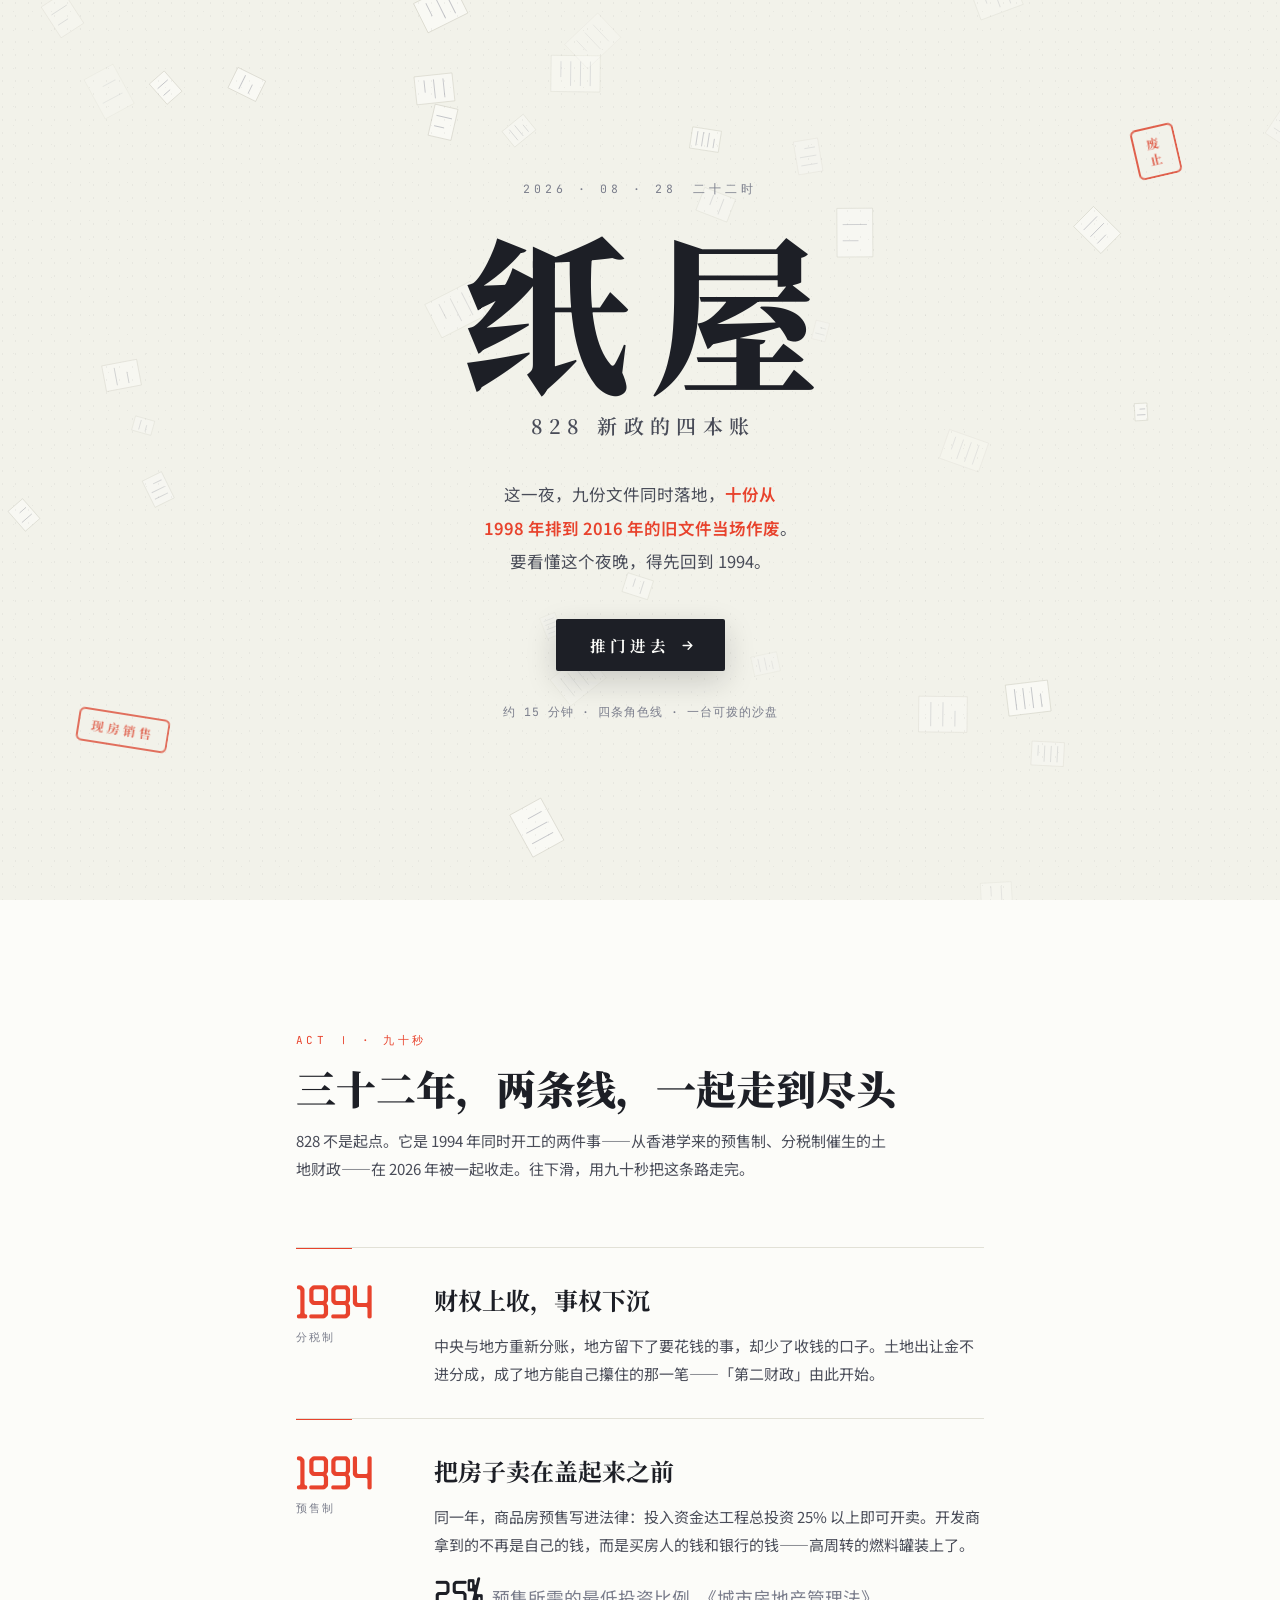
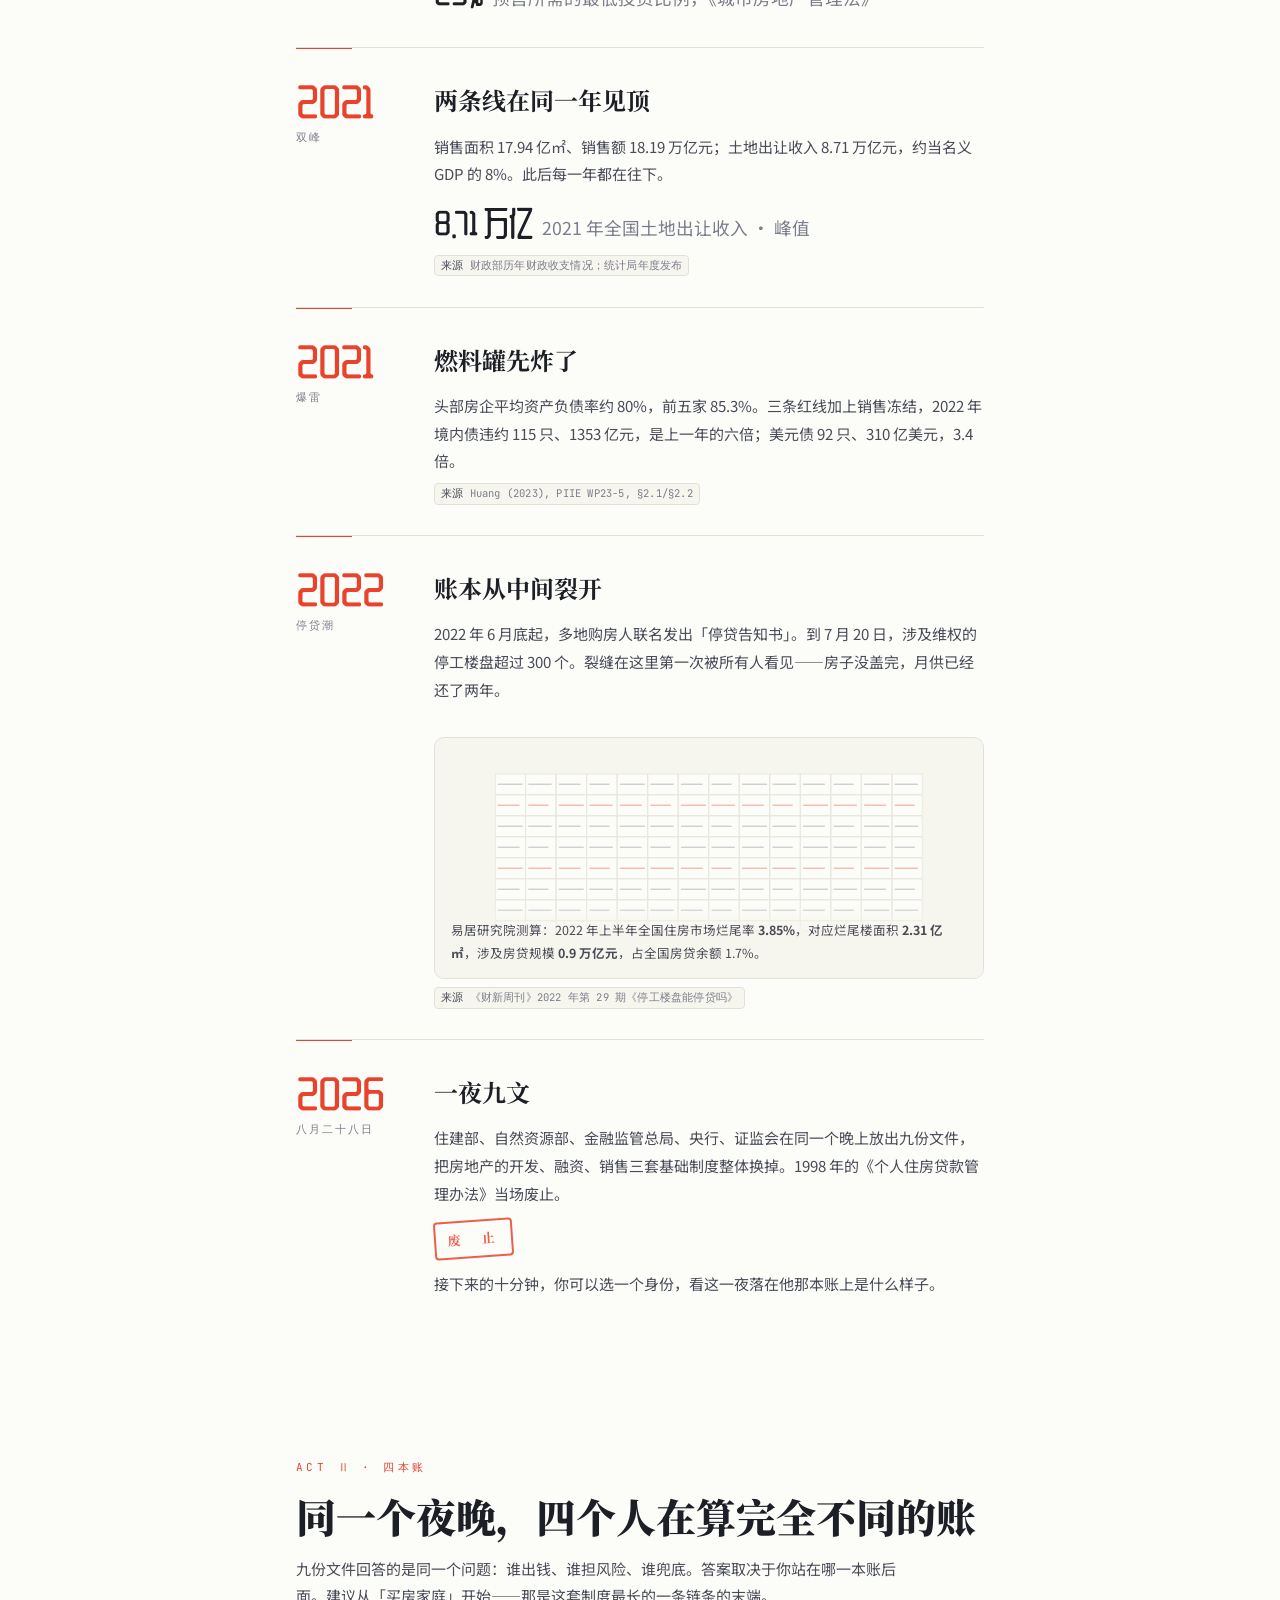
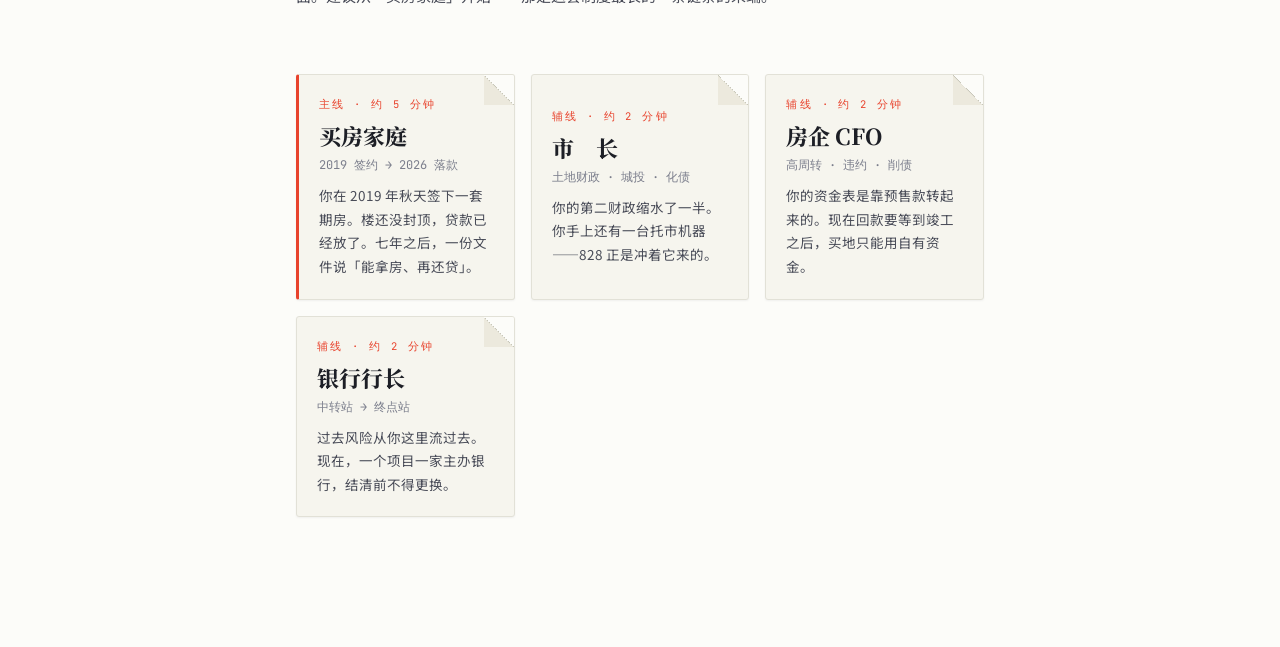
==== docs/x/index.html @ 5f34c307 "《纸屋》探索版上线：828 新政的四本账 沉浸式单页交互（docs/x/），与常规学术版并行的第二版本：  - 第〇幕 封面「文件雨」（Canvas 粒子①）＋ 废止红戳 - 第一幕 九十秒快闪：19" ====
<!DOCTYPE html>
<html lang="zh-CN">
<head>
<meta charset="UTF-8">
<meta name="viewport" content="width=device-width, initial-scale=1.0">
<title>纸屋 · 828 新政的四本账</title>
<meta name="description" content="《住房政策观察》探索版：15 分钟走进账本宇宙，看懂 2026 年 8 月 28 日那一夜的九份文件，怎样改写家庭、房企、地方政府与银行的四本账。">
<script>
try { var t = localStorage.getItem('hpw-theme'); if (t === 'dark' || t === 'light') document.documentElement.setAttribute('data-theme', t); } catch (e) {}
</script>
<link rel="preconnect" href="https://fonts.googleapis.com">
<link rel="preconnect" href="https://fonts.gstatic.com" crossorigin>
<link rel="stylesheet" href="https://fonts.googleapis.com/css2?family=Noto+Serif+SC:wght@400;500;600;700;800;900&family=Noto+Sans+SC:wght@300;400;500;600;700&family=Spectral:ital,wght@0,400;0,500;1,400&family=JetBrains+Mono:wght@400;500&family=ZCOOL+QingKe+HuangYou&display=swap">
<link rel="stylesheet" href="paper.css">
</head>
<body class="grain">

<div class="rail" id="rail" aria-hidden="true"></div>
<div class="hud" id="hud">
  <div class="brand">纸屋<small>828 新政的四本账</small></div>
  <div class="sp"></div>
  <button id="restartBtn" type="button">换个身份</button>
  <a class="btn-mini" href="../index.html">完整报告</a>
  <button class="icon" id="themeBtn" type="button" aria-label="切换深浅色"></button>
</div>

<!-- ══════════════════ 第〇幕 · 封面 ══════════════════ -->
<section id="act0">
  <canvas id="rainCanvas" aria-hidden="true"></canvas>
  <div class="seal-stamp seal-1" aria-hidden="true">废<br>止</div>
  <div class="seal-stamp seal-2" aria-hidden="true">现房销售</div>
  <div class="cover">
    <div class="cover-date">2026 · 08 · 28　二十二时</div>
    <h1 aria-label="纸屋"><span class="zi">纸</span><span class="zi">屋</span></h1>
    <div class="sub">828 新政的四本账</div>
    <p class="lead">这一夜，九份文件同时落地，<em>十份从 1998 年排到 2016 年的旧文件当场作废</em>。<br>
      要看懂这个夜晚，得先回到 1994。</p>
    <button class="enter" id="enterBtn" type="button">
      推门进去
      <svg viewBox="0 0 24 24" fill="none" stroke="currentColor" stroke-width="2.2" stroke-linecap="round" stroke-linejoin="round"><path d="M5 12h14M13 6l6 6-6 6"/></svg>
    </button>
    <div class="cover-foot">约 15 分钟 · 四条角色线 · 一台可拨的沙盘</div>
  </div>
</section>

<!-- ══════════════════ 第一幕 · 90 秒快闪 ══════════════════ -->
<section class="act" id="act1">
  <div class="wrap">
    <div class="act-head">
      <div class="kicker">Act Ⅰ · 九十秒</div>
      <h2>三十二年，两条线，一起走到尽头</h2>
      <p>828 不是起点。它是 1994 年同时开工的两件事——从香港学来的预售制、分税制催生的土地财政——在 2026 年被一起收走。往下滑，用九十秒把这条路走完。</p>
    </div>

    <div class="beat"><div class="beat-year">1994<span>分税制</span></div><div>
      <h3>财权上收，事权下沉</h3>
      <p>中央与地方重新分账，地方留下了要花钱的事，却少了收钱的口子。土地出让金不进分成，成了地方能自己攥住的那一笔——「第二财政」由此开始。</p>
    </div></div>

    <div class="beat"><div class="beat-year">1994<span>预售制</span></div><div>
      <h3>把房子卖在盖起来之前</h3>
      <p>同一年，商品房预售写进法律：投入资金达工程总投资 25% 以上即可开卖。开发商拿到的不再是自己的钱，而是买房人的钱和银行的钱——高周转的燃料罐装上了。</p>
      <div class="big">25%<i>预售所需的最低投资比例，《城市房地产管理法》</i></div>
    </div></div>

    <div class="beat"><div class="beat-year">2021<span>双峰</span></div><div>
      <h3>两条线在同一年见顶</h3>
      <p>销售面积 17.94 亿㎡、销售额 18.19 万亿元；土地出让收入 8.71 万亿元，约当名义 GDP 的 8%。此后每一年都在往下。</p>
      <div class="big">8.71 万亿<i>2021 年全国土地出让收入 · 峰值</i></div>
      <div class="cite"><b>来源</b> 财政部历年财政收支情况；统计局年度发布</div>
    </div></div>

    <div class="beat"><div class="beat-year">2021<span>爆雷</span></div><div>
      <h3>燃料罐先炸了</h3>
      <p>头部房企平均资产负债率约 80%，前五家 85.3%。三条红线加上销售冻结，2022 年境内债违约 115 只、1353 亿元，是上一年的六倍；美元债 92 只、310 亿美元，3.4 倍。</p>
      <div class="cite"><b>来源</b> Huang (2023), PIIE WP23-5, §2.1/§2.2</div>
    </div></div>

    <div class="beat" id="beatStop"><div class="beat-year">2022<span>停贷潮</span></div><div>
      <h3>账本从中间裂开</h3>
      <p>2022 年 6 月底起，多地购房人联名发出「停贷告知书」。到 7 月 20 日，涉及维权的停工楼盘超过 300 个。裂缝在这里第一次被所有人看见——房子没盖完，月供已经还了两年。</p>
      <div class="shatter">
        <canvas id="shatterCanvas" aria-hidden="true"></canvas>
        <div class="shatter-cap">易居研究院测算：2022 年上半年全国住房市场烂尾率 <b>3.85%</b>，对应烂尾楼面积 <b>2.31 亿㎡</b>，涉及房贷规模 <b>0.9 万亿元</b>，占全国房贷余额 1.7%。</div>
      </div>
      <div class="cite"><b>来源</b> 《财新周刊》2022 年第 29 期《停工楼盘能停贷吗》</div>
    </div></div>

    <div class="beat"><div class="beat-year">2026<span>八月二十八日</span></div><div>
      <h3>一夜九文</h3>
      <p>住建部、自然资源部、金融监管总局、央行、证监会在同一个晚上放出九份文件，把房地产的开发、融资、销售三套基础制度整体换掉。1998 年的《个人住房贷款管理办法》当场废止。</p>
      <div class="abolish">废　止</div>
      <p>接下来的十分钟，你可以选一个身份，看这一夜落在他那本账上是什么样子。</p>
    </div></div>
  </div>
</section>

<!-- ══════════════════ 第二幕 · 选身份 ══════════════════ -->
<section class="act" id="act2" style="padding-top:0">
  <div class="wrap">
    <div class="act-head">
      <div class="kicker">Act Ⅱ · 四本账</div>
      <h2>同一个夜晚，四个人在算完全不同的账</h2>
      <p>九份文件回答的是同一个问题：谁出钱、谁担风险、谁兜底。答案取决于你站在哪一本账后面。建议从「买房家庭」开始——那是这套制度最长的一条链条的末端。</p>
    </div>
    <div class="roles" id="roles">
      <button class="role-card main" data-role="family" type="button">
        <div class="tag">主线 · 约 5 分钟</div>
        <h3>买房家庭</h3>
        <div class="meta">2019 签约 → 2026 落款</div>
        <p>你在 2019 年秋天签下一套期房。楼还没封顶，贷款已经放了。七年之后，一份文件说「能拿房、再还贷」。</p>
      </button>
      <button class="role-card" data-role="mayor" type="button">
        <div class="tag">辅线 · 约 2 分钟</div>
        <h3>市　长</h3>
        <div class="meta">土地财政 · 城投 · 化债</div>
        <p>你的第二财政缩水了一半。你手上还有一台托市机器——828 正是冲着它来的。</p>
      </button>
      <button class="role-card" data-role="cfo" type="button">
        <div class="tag">辅线 · 约 2 分钟</div>
        <h3>房企 CFO</h3>
        <div class="meta">高周转 · 违约 · 削债</div>
        <p>你的资金表是靠预售款转起来的。现在回款要等到竣工之后，买地只能用自有资金。</p>
      </button>
      <button class="role-card" data-role="banker" type="button">
        <div class="tag">辅线 · 约 2 分钟</div>
        <h3>银行行长</h3>
        <div class="meta">中转站 → 终点站</div>
        <p>过去风险从你这里流过去。现在，一个项目一家主办银行，结清前不得更换。</p>
      </button>
    </div>
  </div>
</section>

<!-- ══════════════════ 第三幕 · 角色线 ══════════════════ -->
<section class="act" id="act3">
  <div class="wrap">
    <div class="line-head">
      <div class="kicker" id="lineKicker">Act Ⅲ</div>
      <h2 id="lineTitle"></h2>
      <p class="who" id="lineWho"></p>
      <div class="line-prog" id="lineProg" aria-hidden="true"></div>
    </div>

    <!-- ─── 买房家庭线（主线，9 节点） ─── -->
    <div class="line" id="line-family" hidden>
      <div class="node"><div class="node-when">2019 · 秋 · 签约</div>
        <h3>你买下的是一张纸</h3>
        <p>售楼处的沙盘做得很好。合同上写着交付日期，写着容积率，写着幼儿园。你签字的时候，工地上只有一个基坑。你买的不是房子，是一张承诺在两年后变成房子的纸。</p>
        <p>首付掏空了两代人的存折，剩下的部分由银行接手，分三百六十期还完。</p>
        <div class="slip">
          <div class="slip-t">购房资金分录 · 合成案例</div>
          <div class="slip-row"><span>购房方式</span><b>期房预售</b></div>
          <div class="slip-row"><span>首付来源</span><b>自有 + 父母</b></div>
          <div class="slip-row"><span>贷款期限</span><b>30 年</b></div>
          <div class="slip-row"><span>合同交付</span><b class="red">2021 年 9 月</b></div>
        </div>
        <span class="synth">人物与家庭数字为合成案例</span>
        <div class="cite"><b>制度背景</b>《城市房地产管理法》预售条件：投入资金达工程总投资 25% 以上</div>
      </div>

      <div class="node"><div class="node-when">2019 · 冬 · 放款</div>
        <h3>楼没封顶，钱已经放了</h3>
        <p>按 2007 年央行与原银监会的规定，银行只能对<strong>主体结构已封顶</strong>的住房发放个人贷款。但这条规则在很多地方是纸面的。</p>
        <p>河南银保监局曾就工商银行郑州花园路支行 2018 年 2 月发放贷款、对应楼栋当年 6 月才封顶一事问责相关责任人。一名武汉房企人士说得更直白——楼盘未封顶即放贷是行业「默认的做法」。</p>
        <blockquote>当地银行均如此操作，并不影响贷款合同的执行。<cite>银行回复购房者投诉 · 《财新周刊》2022 年第 29 期</cite></blockquote>
      </div>

      <div class="node"><div class="node-when">2020 · 月供开始</div>
        <h3>还款日比交付日先到</h3>
        <p>房子还是一片工地，月供已经从工资卡里划走。这就是预售制最核心的那句设计：<strong>购房人的钱，为开发建设提供融资</strong>。你不是消费者，你是这个项目最没有议价能力的债权人——而且是没有抵押物的那种。</p>
      </div>

      <div class="node"><div class="node-when">2021 · 秋 · 逾期</div>
        <h3>合同上的那一天过去了</h3>
        <p>没有电话，没有短信。业主群里开始有人贴现场照片：塔吊停了，工人撤了，售楼处的沙盘还亮着灯。</p>
        <p>这一年，全国销售面积和土地出让收入双双见顶。你的楼盘在顶点的背面。</p>
      </div>

      <div class="node hot"><div class="node-when">2022 · 春 · 查账</div>
        <h3>钱没进它该进的账户</h3>
        <p>业主们开始自己查账。郑州融创中原大观，300 余名业主自查的结果是——</p>
        <div class="hit-num">59.5%<i>业主的实际贷款支付账户，与合同载明的监管账户不符</i></div>
        <p class="hit-cap">武汉、郑州此前的预售资金监管普遍宽松：只有首付款进监管账户，购房贷款由银行直接打入开发商的非监管账户。武汉绿地光谷星河绘的 7.6 亿元监管资金中，5.6 亿元已拨付给开发商，而 20 栋楼只有 2 栋结构封顶。</p>
        <div class="cite"><b>来源</b>《财新周刊》2022 年第 29 期《停工楼盘能停贷吗》</div>
      </div>

      <div class="node hot"><div class="node-when">2022 · 夏 · 停贷</div>
        <h3>一千零四十九个人的投票</h3>
        <p>2022 年 6 月底起，全国多地购房人联名向住建局、银保监局和贷款银行发出「停贷告知书」。到 7 月 20 日，涉及维权的停工楼盘超过 300 个。</p>
        <div class="slip">
          <div class="slip-t">名门翠园 · 2022-07-17 业主投票</div>
          <div class="slip-row"><span>原定交付</span><b class="red">2019 年 9 月</b></div>
          <div class="slip-row"><span>逾期</span><b class="red">近三年</b></div>
          <div class="slip-row"><span>参与投票</span><b>1049 人</b></div>
          <div class="slip-row"><span>已停贷</span><b class="red">167 人</b></div>
          <div class="slip-row"><span>称 8 月起停贷</span><b class="red">860 人</b></div>
        </div>
        <p>而在银行那一侧，这件事的规模是另一个数量级：截至 2022 年 7 月 14 日，16 家上市银行披露的涉保交楼风险逾期按揭贷款总额<strong>仅 25.294 亿元</strong>，同期全国个人住房贷款余额 38.32 万亿元——占比在 0.01% 以下，「总体风险可控」。</p>
        <p>同一件事，在两本账上是两个世界。</p>
        <div class="cite"><b>来源</b>《财新周刊》2022 年第 29 期；央行贷款投向报告</div>
      </div>

      <div class="node"><div class="node-when">2022 — 2025 · 保交楼</div>
        <h3>七百五十万套，和被展期的五年</h3>
        <p>国家机器转了过来。截至 2025 年 10 月，已售难交付住房实现交付 <strong>750 多万套</strong>；「白名单」项目贷款审批金额超过 <strong>7 万亿元</strong>，支持住房建设交付近 2000 万套。2026 年 3 月，住建部宣布「十四五」保交楼、保交房任务全面完成。</p>
        <p>但同年 1 月的另一条监管调整没有上头条：白名单项目贷款<strong>可展期 5 年</strong>。项目层面的现金流风险没有出清，只是被时间换了空间。</p>
        <div class="cite"><b>来源</b> 住建部、金融监管总局通报（21 经济网、腾讯新闻转引）</div>
      </div>

      <div class="node hot"><div class="node-when">2026 · 08 · 28 · 落款</div>
        <h3>「能拿房、再还贷」</h3>
        <p>七年之后，这句话被写进了一份部门规章。它是这套文件里最接近道歉的表述。</p>
        <div class="slip">
          <div class="slip-t">《个人住房贷款管理办法（试行）》 第二十二条</div>
          <div class="slip-row"><span>买现房</span><b class="good">销售备案后放款</b></div>
          <div class="slip-row"><span>买预售房</span><b class="good">竣工备案后放款</b></div>
          <div class="slip-row"><span>原规则</span><b>主体结构封顶时放款</b></div>
          <div class="slip-row"><span>支付方式</span><b>受托支付至监管账户</b></div>
        </div>
        <p>与之配套的还有两条：贷款期限最长从 30 年延到 <strong>40 年</strong>，月所有债务支出与收入比上限从 2004 年定的 55% 提到 <strong>60%</strong>。一条降月供，一条推迟风险敞口开始的时点。</p>
        <div class="cite"><b>出处</b>《个人住房贷款管理办法（试行）》第十三条、第十条、第二十二条</div>
        <div class="cite"><b>并同时</b> 废止 1998 年《个人住房贷款管理办法》</div>
      </div>

      <div class="node"><div class="node-when">尾声</div>
        <h3>但是</h3>
        <p>新政保护的是<strong>未来</strong>的购房者。放款时点后移、资金全额入监管账户、现房销售「所见即所得」——这些条款对 2027 年才签约的人是真实的。</p>
        <p>对 2019 年签约、2022 年停贷、至今还在还一套没交付的房子的月供的那批人，九份文件里，一个字也没有提。</p>
        <p>制度可以重新分配风险。已经发生的损失，不能。</p>
      </div>
    </div>

    <!-- ─── 市长线 ─── -->
    <div class="line" id="line-mayor" hidden>
      <div class="node"><div class="node-when">1994 · 开局</div>
        <h3>你手上只剩一块地</h3>
        <p>分税制之后，财权上收、事权下沉。你要办教育、办医院、修路、发工资，而能自己攥住不用分成的大宗收入，是土地出让金。</p>
        <p>三十年里，这块地不只是收入，还是抵押品。它注入城投，城投拿它去借钱，借来的钱修基础设施，设施抬高地价，地价再抬高抵押品估值——这台机器只要地价在涨，就一直能转。</p>
        <div class="cite"><b>机制</b> Li &amp; Kohl (2026) §2.2「pseudo-collateral」循环</div>
      </div>

      <div class="node hot"><div class="node-when">2021 → 2026 · 坍塌</div>
        <h3>第二财政蒸发了四万六千亿</h3>
        <div class="hit-num">−52.3%<i>2025 年土地出让收入较 2021 年峰值的降幅</i></div>
        <div class="slip">
          <div class="slip-t">国有土地使用权出让收入 · 财政部口径</div>
          <div class="slip-row"><span>2021（峰值）</span><b>87,051 亿元</b></div>
          <div class="slip-row"><span>2023</span><b>57,996 亿元</b></div>
          <div class="slip-row"><span>2025</span><b class="red">41,518 亿元</b></div>
          <div class="slip-row"><span>2026 上半年同比</span><b class="red">−31.5%</b></div>
          <div class="slip-row"><span>2025 依存度</span><b>78.9%</b></div>
        </div>
        <p>连续四年两位数下滑，2026 年上半年降幅重新扩大到三成——不是企稳，是加速。而政府性基金预算里，仍有近八成靠它。</p>
        <div class="cite"><b>来源</b> 财政部国库司 2026-07-22、2026-01-30 发布</div>
      </div>

      <div class="node hot"><div class="node-when">2020 — 2022 · 托市</div>
        <h3>于是你启动了那台机器</h3>
        <p>抵押品不能跌。地价一跌，城投的债就展不了期。所以在成交量崩塌的那三年里，你做了一件反常识的事——让城投自己下场买地，把价格托住。</p>
        <div class="slip">
          <div class="slip-t">量价背离 · Chang, Wang &amp; Xiong (RFS 2026)</div>
          <div class="slip-row"><span>2022 土地成交面积（vs 2019）</span><b class="red">−43.1%</b></div>
          <div class="slip-row"><span>同期地价</span><b class="good">+11.0%</b></div>
          <div class="slip-row"><span>城投购地占比 2019</span><b>14.1%</b></div>
          <div class="slip-row"><span>城投购地占比 2022</span><b class="red">31.8%</b></div>
          <div class="slip-row"><span>城投出价 2019</span><b>低于市场 9.0%</b></div>
          <div class="slip-row"><span>城投出价 2022</span><b class="red">高出市场 11.7%</b></div>
        </div>
        <p>代价是有人替你付的：城投债务每高一个标准差，当地开发商的销售额外少 <strong>10.33%</strong>。你保住了账面，开发商替你承担了现金流。</p>
        <div class="cite"><b>来源</b> Chang, Wang &amp; Xiong, <i>Price and Volume Divergence in China's Real Estate Markets</i>, RFS 2026 / NBER w34303, Tables 5/7/8/11/13</div>
      </div>

      <div class="node"><div class="node-when">压力表</div>
        <h3>有些地方的表已经打到红区</h3>
        <p>重庆、天津、赣州、镇江——这几个样本的城投债务达到财政收入的 <strong>785%—990%</strong>，利息一项就吃掉一般公共预算收入的 <strong>39%—49%</strong>。全国口径下，城投债务规模超过 GDP 的 50%，综合收入仅勉强够付利息。</p>
        <div class="cite"><b>来源</b> CWX 2026, Appendix Table IA2；Rogoff &amp; Yang (2024) §I</div>
      </div>

      <div class="node hot"><div class="node-when">2026 · 08 · 28 · 拆机器</div>
        <h3>两句话，拆掉了托市的燃料线</h3>
        <blockquote>银行业金融机构不得发放用于缴交土地出让价款及相关税费的贷款。<cite>中国人民银行 171 号文《关于改革完善房地产信贷管理的意见》第五条</cite></blockquote>
        <blockquote>房地产开发企业须用自有资金购地。<cite>建房规〔2026〕3 号《关于完善商品住房销售制度的通知》 三（一）</cite></blockquote>
        <p>「以地抵押 → 借款 → 买地 → 再抵押」的循环，在缴款这一环被掐断。推论很直接：地价失去城投与行政的托举之后，此前被拖住的价格调整会集中显性化——<strong>量价背离切换为价跌量现</strong>。抵押品先重估，再融资随后收缩。</p>
        <p>方向上文献是一致的：这是在拆病根。警告全部集中在过渡期的量级与节奏——化债置换是否按城投暴露定向分配、一般债与转移支付能否补位、地方支出效率跟不跟得上。</p>
        <div class="cite"><b>来源</b> 见专题《地方债务：七篇文献》· 对 828 的含义</div>
      </div>
    </div>

    <!-- ─── 房企 CFO 线 ─── -->
    <div class="line" id="line-cfo" hidden>
      <div class="node"><div class="node-when">旧模式</div>
        <h3>你的资金表靠别人的钱转</h3>
        <p>高周转的算法很简单：拿地用贷款，开工到封顶用预售款，回款再去拿下一块地。自有资金在这条链上只是一个启动扭矩。</p>
        <div class="hit-num">85.3%<i>2020 年末头部五家房企平均资产负债率（行业平均约 80%）</i></div>
        <div class="cite"><b>来源</b> Huang (2023), PIIE WP23-5, §2.1</div>
      </div>

      <div class="node hot"><div class="node-when">2022 · 断裂</div>
        <h3>燃料断供的那一年</h3>
        <div class="slip">
          <div class="slip-t">2022 年违约</div>
          <div class="slip-row"><span>境内债违约</span><b class="red">115 只 / 1,353 亿元</b></div>
          <div class="slip-row"><span>较上年</span><b class="red">6 倍</b></div>
          <div class="slip-row"><span>美元债违约</span><b class="red">92 只 / 310 亿美元</b></div>
          <div class="slip-row"><span>较上年</span><b class="red">3.4 倍</b></div>
        </div>
        <div class="cite"><b>来源</b> Huang (2023), §2.2</div>
      </div>

      <div class="node"><div class="node-when">2025 · 清算桌</div>
        <h3>削债 40% 到 70%</h3>
        <p>截至 2025 年末，累计出险房企 <strong>74 家</strong>，涉及债券 466 只，违约规模超 <strong>4,500 亿元</strong>。首次出险的类型里，实质性违约 18 家、展期或债务重组 51 家。</p>
        <p>到 2025 年 10 月，约 21 家出险房企的重组方案获批或完成，累计化债约 1.2 万亿元，涉及有息负债近 2 万亿元——削债比例普遍在 <strong>40% 到 70%</strong> 之间。「展期换时间」的阶段结束了，进入真正的实质重组。</p>
        <div class="cite"><b>来源</b> 金杜《2025 年度债务重组市场观察：房地产篇》；方达《破产年度观察（2025）》</div>
      </div>

      <div class="node"><div class="node-when">2026 · 土地市场</div>
        <h3>你所在的那个物种，已经退场</h3>
        <div class="slip">
          <div class="slip-t">2026 上半年百强拿地 · 中指研究院</div>
          <div class="slip-row"><span>拿地总额</span><b>3,360 亿元 <span style="font-size:12px">（−33.7%）</span></b></div>
          <div class="slip-row"><span>央国企合计占比</span><b class="blue">85.1%</b></div>
          <div class="slip-row"><span>民企占比</span><b class="red">13%（−48%）</b></div>
        </div>
        <p>「开发商」这个词在 2026 年已经指不了单一物种：央企在核心城市高溢价抢地，民企作为一个群体退出土地市场，城投托底拿地却不盖房，出险房企在重组桌上，少数运营商在 REITs 通道里排队。同一套新政落在五种企业身上，是五份不同的判决书。</p>
      </div>

      <div class="node hot"><div class="node-when">2026 · 08 · 28 · 新账本</div>
        <h3>回款推到竣工之后，买地只能用自己的钱</h3>
        <div class="slip">
          <div class="slip-t">新规则对你的资金表做了什么</div>
          <div class="slip-row"><span>预售条件</span><b class="red">主体结构封顶</b></div>
          <div class="slip-row"><span>购房资金</span><b class="red">首付 + 个贷全额入监管账户</b></div>
          <div class="slip-row"><span>个贷放款</span><b class="red">竣工备案后</b></div>
          <div class="slip-row"><span>购地资金</span><b class="red">须自有资金</b></div>
          <div class="slip-row"><span>开发贷 · 预售项目</span><b>原则 ≤3 年，最长 5 年</b></div>
          <div class="slip-row"><span>开发贷 · 现售项目</span><b class="good">原则 ≤5 年，最长 7 年</b></div>
        </div>
        <p>补偿是有的：现售项目贷款期限拉长到七年，就是为了匹配被拉长的销售周期；主办银行制让开发贷成为项目的主要融资渠道。但补偿的前提是你借得到。</p>
        <blockquote>短期房企资金进一步承压，高融资成本的房企就彻底「没戏了」。<cite>华东区域房企人士 · 第一财经 2026-08-28</cite></blockquote>
        <blockquote>开发企业应摆脱过去过度负债、快速扩张的高风险旧模式，通过滚动开发等方式降低资金成本与投资风险。<cite>浦湛，住房和城乡建设部政策研究中心副主任 · 财新 2026-08-28</cite></blockquote>
        <div class="cite"><b>出处</b> 建房规〔2026〕3 号；《商品住房开发贷款管理办法（试行）》；171 号文第五条</div>
      </div>
    </div>

    <!-- ─── 银行行长线 ─── -->
    <div class="line" id="line-banker" hidden>
      <div class="node"><div class="node-when">旧角色</div>
        <h3>你是中转站，不是终点站</h3>
        <p>钱从储户来，经你手放给购房人，再流向开发商。风险在这条链上流过去，最终落在买房的家庭身上。2007 年的规定要求你只对封顶住房放款，但那条线在很多地方是软的。</p>
        <blockquote>2021 年上半年要求降低房地产贷款增速，到下半年就开始督办我们保交楼。<cite>东北某分行人士 · 《财新周刊》2022 年第 29 期</cite></blockquote>
      </div>

      <div class="node hot"><div class="node-when">2026 · 资产端</div>
        <h3>三张表同时在缩</h3>
        <div class="slip">
          <div class="slip-t">2026 年二季度末 · 央行贷款投向统计</div>
          <div class="slip-row"><span>个人住房贷款余额</span><b class="red">36.29 万亿（−3.8%）</b></div>
          <div class="slip-row"><span>上半年净减少</span><b class="red">7,163 亿元</b></div>
          <div class="slip-row"><span>2025 全年净减少</span><b>6,768 亿元</b></div>
          <div class="slip-row"><span>房地产开发贷</span><b class="red">12.65 万亿（−8.5%）</b></div>
          <div class="slip-row"><span>房地产贷款合计</span><b class="red">50.74 万亿（−4.9%）</b></div>
        </div>
        <p>今年<strong>半年</strong>减少的房贷，已经超过去年<strong>全年</strong>。居民部门连续 13 个季度贷款负增长，杠杆率从峰值回落约 6 个百分点到 57.7%。你面对的不是「被压抑的加杠杆意愿」，是资产负债表收缩。</p>
        <div class="cite"><b>来源</b> 央行 2026 年二季度贷款投向报告；NIFD 2026Q2 宏观杠杆率报告</div>
      </div>

      <div class="node"><div class="node-when">价格工具</div>
        <h3>利率已经没有下调的空间了</h3>
        <div class="hit-num">3.06%<i>2026 年一季度新发放个人住房贷款加权平均利率 · 有统计以来最低</i></div>
        <p class="hit-cap">较 2021 年高点累计下降约 245 个基点，并已横盘约一年。历史最高是 2011 年 12 月的 7.62%。价格工具用尽——这正是 828 转向其他工具箱的直接背景。</p>
        <div class="cite"><b>来源</b> 央行《2026 年第二季度中国货币政策执行报告》</div>
      </div>

      <div class="node hot"><div class="node-when">2026 · 08 · 28 · 新角色</div>
        <h3>一个项目，一家主办银行，结清前不得更换</h3>
        <div class="slip">
          <div class="slip-t">《商品住房开发贷款管理办法（试行）》</div>
          <div class="slip-row"><span>第四条</span><b>主办银行模式</b></div>
          <div class="slip-row"><span>第七条</span><b>一个项目仅一家主办银行</b></div>
          <div class="slip-row"><span>第八条</span><b>项目全部资金纳入资金账户</b></div>
          <div class="slip-row"><span>第八条</span><b>结清前原则上不得变更</b></div>
          <div class="slip-row"><span>第六条（五）</span><b>单独建账、封闭管理、不得混同</b></div>
        </div>
        <p>这套机制不是新发明的。它首见于 2024 年住建部与金融监管总局的「白名单」——为保交房精准支持项目融资的应急安排：单独建账、指定一家主办银行、防止多家银行同时抽贷。828 把应急机制改成了常态制度。</p>
        <p>同时，个贷放款推迟到竣工备案后，期限最长拉到 40 年。你的久期在变长，你的敞口开始得更晚，而你对单一项目的绑定变得不可解除。</p>
        <div class="cite"><b>制度渊源</b> 2024 年城市房地产融资协调机制「白名单」（金融监管总局答记者问）</div>
      </div>

      <div class="node"><div class="node-when">终点站</div>
        <h3>每一条保护购房者的条款，另一端都拴着你</h3>
        <p>按揭晚放两年、开发贷拉长到七年、单项目绑定单一银行——新政把银行从风险传递链的中转站，改造成了风险的终点站。</p>
        <p>而这发生在房地产贷款全面负增长、息差处于历史最低的时刻。文件假设银行愿意接。这个假设本身，就是整套制度最大的执行悬念。</p>
      </div>
    </div>

    <div class="line-end" id="lineEnd">
      <h3 id="endTitle">这条线走完了</h3>
      <p id="endDesc"></p>
      <div class="btn-row">
        <button class="btn" id="toSandbox" type="button">解锁资金流沙盘</button>
        <button class="btn ghost" id="backRoles" type="button">换一个身份</button>
      </div>
    </div>
  </div>
</section>

<!-- ══════════════════ 第四幕 · 资金流沙盘 ══════════════════ -->
<section id="act4">
 <div class="stage" id="stage">
  <div class="wrap wrap-wide">
    <div class="stage-head">
      <div class="kicker">Act Ⅳ · 沙盘</div>
      <h2>五个开关，四本账</h2>
      <p>纸和墨到这里为止。下面是一台装置：828 的五个真实抓手做成五个开关，管道里流的是购房款、信贷和土地金。随便拨——包括只拨一个，看看会发生什么。方向与量级锚定研究结论，每个开关都注明了出处；这里<strong>不做时间推演</strong>，因为那种精确是假的。</p>
    </div>

    <div class="rig">
     <div class="rig-inner">
      <svg viewBox="0 0 800 470" role="img" aria-label="资金流管道示意：银行、家庭、项目公司、地方政府、城投平台之间的资金管道">
        <!-- 管道（玻璃底 + 流量层） -->
        <g id="pipes" fill="none">
          <path id="p1" class="pipe pipe-glass" d="M220,379 C280,379 290,300 330,250" stroke-width="16"/>
          <path id="p2" class="pipe pipe-glass" d="M220,69 C280,69 290,110 330,150" stroke-width="16"/>
          <path id="p3" class="pipe pipe-glass" d="M140,98 L140,350" stroke-width="16"/>
          <path id="p4" class="pipe pipe-glass" d="M470,160 C520,140 550,100 600,69" stroke-width="16"/>
          <path id="p5" class="pipe pipe-glass" d="M200,98 C200,300 200,435 340,435 L640,435 C690,435 690,420 690,388" stroke-width="16"/>
          <path id="p6" class="pipe pipe-glass" d="M690,330 L690,98" stroke-width="16"/>
          <!-- 流量层：JS 控制 stroke-width / opacity -->
          <path id="f1" class="pipe flow" d="M220,379 C280,379 290,300 330,250" stroke="var(--fluid-money)" stroke-width="9" opacity=".55"/>
          <path id="f2" class="pipe flow" d="M220,69 C280,69 290,110 330,150" stroke="var(--fluid-credit)" stroke-width="9" opacity=".55"/>
          <path id="f3" class="pipe flow" d="M140,98 L140,350" stroke="var(--fluid-credit)" stroke-width="9" opacity=".55"/>
          <path id="f4" class="pipe flow" d="M470,160 C520,140 550,100 600,69" stroke="var(--fluid-land)" stroke-width="9" opacity=".55"/>
          <path id="f5" class="pipe flow" d="M200,98 C200,300 200,435 340,435 L640,435 C690,435 690,420 690,388" stroke="var(--fluid-credit)" stroke-width="9" opacity=".55"/>
          <path id="f6" class="pipe flow" d="M690,330 L690,98" stroke="var(--fluid-land)" stroke-width="9" opacity=".55"/>
        </g>

        <!-- 节点 -->
        <g class="node-box"><rect x="60" y="40" width="160" height="58" rx="4"/>
          <text class="nm" x="140" y="66" text-anchor="middle">银　行</text>
          <text class="sm" x="140" y="84" text-anchor="middle">BANK</text></g>
        <g class="node-box"><rect x="60" y="350" width="160" height="58" rx="4"/>
          <text class="nm" x="140" y="376" text-anchor="middle">买房家庭</text>
          <text class="sm" x="140" y="394" text-anchor="middle">HOUSEHOLD</text></g>
        <g class="node-box"><rect x="600" y="40" width="160" height="58" rx="4"/>
          <text class="nm" x="680" y="66" text-anchor="middle">地方政府</text>
          <text class="sm" x="680" y="84" text-anchor="middle">LOCAL GOV</text></g>
        <g class="node-box"><rect x="600" y="330" width="160" height="58" rx="4"/>
          <text class="nm" x="680" y="356" text-anchor="middle">城投平台</text>
          <text class="sm" x="680" y="374" text-anchor="middle">LGFV</text></g>

        <!-- 中心：资产负债表折成的纸屋 -->
        <g class="house-fold" id="houseFold">
          <path d="M330,190 L400,132 L470,190 Z" fill="var(--paper-panel)" stroke="var(--glass-line)" stroke-width="1.4"/>
          <path d="M400,132 L400,190" stroke="var(--fold)" stroke-width="1"/>
          <rect x="342" y="190" width="116" height="72" fill="var(--paper)" stroke="var(--glass-line)" stroke-width="1.4"/>
          <path d="M342,214 H458 M342,238 H458" stroke="var(--fold)" stroke-width="1"/>
          <rect x="386" y="226" width="28" height="36" fill="var(--paper-panel)" stroke="var(--glass-line)" stroke-width="1"/>
          <text class="nm" x="400" y="292" text-anchor="middle" style="font-size:21px">项目公司</text>
          <text class="sm" x="400" y="309" text-anchor="middle">SPV · 单独建账</text>
        </g>

        <!-- 管道标签 -->
        <text class="pipe-label" x="252" y="330" text-anchor="middle">购房款</text>
        <text class="pipe-label" x="252" y="112" text-anchor="middle">开发贷</text>
        <text class="pipe-label" x="152" y="230">个人房贷</text>
        <text class="pipe-label" x="548" y="108" text-anchor="middle">土地出让价款</text>
        <text class="pipe-label" x="430" y="455" text-anchor="middle">城投融资（贷款 / 土地抵押）</text>
        <text class="pipe-label" x="700" y="220">城投购地</text>
        <text class="sm" x="400" y="30" text-anchor="middle" style="font-family:var(--mono);font-size:14px;fill:var(--ink-3);letter-spacing:3px">资金流沙盘 · FUND FLOW RIG</text>
        <path d="M60,20 L740,20" stroke="var(--glass-line)" stroke-width=".6" opacity=".4"/>
      </svg>
      <canvas id="fluidCanvas" aria-hidden="true"></canvas>
     </div>
    </div>
    <div class="rig-hint">← 左右滑动看完整管道 →</div>

    <div class="switches" id="switches">
      <button class="sw" data-sw="s1" type="button">
        <div class="sw-top"><span class="sw-knob"></span><span class="sw-no">①</span><span class="sw-name">现房销售 · 预售须封顶</span></div>
        <div class="sw-src">建房规〔2026〕3 号 一（一）：预售须单体建筑主体结构封顶；二（一）：新出让土地项目优先现房销售</div>
      </button>
      <button class="sw" data-sw="s2" type="button">
        <div class="sw-top"><span class="sw-knob"></span><span class="sw-no">②</span><span class="sw-name">禁止贷款缴地价</span></div>
        <div class="sw-src">央行 171 号文第五条：不得发放用于缴交土地出让价款及相关税费的贷款；建房规〔2026〕3 号 三（一）：须用自有资金购地</div>
      </button>
      <button class="sw" data-sw="s3" type="button">
        <div class="sw-top"><span class="sw-knob"></span><span class="sw-no">③</span><span class="sw-name">主办银行 · 资金封闭</span></div>
        <div class="sw-src">《商品住房开发贷款管理办法（试行）》第四条、第七条、第八条；第六条（五）项目单独建账、资金封闭管理、不得混同</div>
      </button>
      <button class="sw" data-sw="s4" type="button">
        <div class="sw-top"><span class="sw-knob"></span><span class="sw-no">④</span><span class="sw-name">个贷竣工备案后放款</span></div>
        <div class="sw-src">《个人住房贷款管理办法（试行）》第二十二条：现房销售备案后放款、预售竣工备案后放款，受托支付至监管账户</div>
      </button>
      <button class="sw" data-sw="s5" type="button">
        <div class="sw-top"><span class="sw-knob"></span><span class="sw-no">⑤</span><span class="sw-name">40 年期限 · 偿债比 60%</span></div>
        <div class="sw-src">《个人住房贷款管理办法（试行）》第十三条：期限最长 40 年；第十条：月房贷／收入 ≤50%、月所有债务／收入 ≤60%</div>
      </button>
    </div>

    <div class="preset-row">
      <span>试试</span>
      <button class="preset" data-preset="none" type="button">全关（828 之前）</button>
      <button class="preset" data-preset="s2" type="button">只开 ②</button>
      <button class="preset" data-preset="s1s4" type="button">只开 ① + ④</button>
      <button class="preset" data-preset="all" type="button">全开（828 之后）</button>
    </div>

    <div class="books" id="books">
      <div class="book" style="--c:var(--seal)" data-book="family">
        <h4>买房家庭</h4><div class="sub">HOUSEHOLD</div>
        <div class="metric"><span class="k">交付风险</span><span class="v" data-m="deliver"></span></div>
        <div class="metric"><span class="k">月供压力</span><span class="v" data-m="pay"></span></div>
        <div class="metric"><span class="k">可贷额度</span><span class="v" data-m="quota"></span></div>
        <div class="book-note" data-note></div>
      </div>
      <div class="book" style="--c:var(--tag-gold)" data-book="cfo">
        <h4>房　企</h4><div class="sub">DEVELOPER</div>
        <div class="metric"><span class="k">回款时点</span><span class="v" data-m="cash"></span></div>
        <div class="metric"><span class="k">拿地杠杆</span><span class="v" data-m="lev"></span></div>
        <div class="metric"><span class="k">融资久期</span><span class="v" data-m="dur"></span></div>
        <div class="book-note" data-note></div>
      </div>
      <div class="book" style="--c:var(--tag-blue)" data-book="mayor">
        <h4>地方政府</h4><div class="sub">LOCAL GOV</div>
        <div class="metric"><span class="k">土地收入预期</span><span class="v" data-m="land"></span></div>
        <div class="metric"><span class="k">城投融资管道</span><span class="v" data-m="lgfv"></span></div>
        <div class="metric"><span class="k">抵押品估值</span><span class="v" data-m="coll"></span></div>
        <div class="book-note" data-note></div>
      </div>
      <div class="book" style="--c:var(--good)" data-book="banker">
        <h4>银　行</h4><div class="sub">BANK</div>
        <div class="metric"><span class="k">单项目集中度</span><span class="v" data-m="conc"></span></div>
        <div class="metric"><span class="k">贷款久期</span><span class="v" data-m="tenor"></span></div>
        <div class="metric"><span class="k">敞口开始时点</span><span class="v" data-m="expo"></span></div>
        <div class="book-note" data-note></div>
      </div>
    </div>

    <div class="margin-note" id="marginNote"></div>
  </div>
 </div>
</section>

<!-- ══════════════════ 第五幕 · 结尾 ══════════════════ -->
<section class="act" id="act5">
  <div class="wrap">
    <div class="act-head">
      <div class="kicker">Act Ⅴ · 出口</div>
      <h2>你现在应该能向朋友复述这件事了</h2>
      <p>828 是在拆一台运转了三十年的机器：预售制让买房人替开发商融资，土地财政让地价替地方政府背书，两者靠一条信贷链条焊在一起。九份文件把这条链条从三个地方剪断，然后把风险沿着原路推回给出借方。方向上没有争议，争议全在过渡期的量级和节奏。</p>
    </div>

    <div class="btn-row" style="justify-content:flex-start;margin-bottom:8px">
      <button class="btn ghost" id="againBtn" type="button">换个身份重走一遍</button>
      <button class="btn ghost" id="rigBtn" type="button">回到沙盘</button>
    </div>

    <h3 style="font-family:var(--serif);font-size:20px;font-weight:800;margin:44px 0 4px">四条线，各自对应报告的哪一章</h3>
    <div class="links">
      <a class="link-card" href="../index.html#c6"><div class="t">买房家庭 →</div><h4>第六章 · 买房的人</h4><p>三十年信任的重建与代价：新政保护了谁，又对谁只字未提。</p></a>
      <a class="link-card" href="../index.html#c4"><div class="t">市　长 →</div><h4>第四章 · 地方政府</h4><p>发动机熄火之后：土地财政坍塌与化债、保交楼、发工资的三重挤压。</p></a>
      <a class="link-card" href="../index.html#c5"><div class="t">房企 CFO →</div><h4>第五章 · 开发商</h4><p>五种命运：央企、民企、城投、出险房企与运营商拿到的是五份判决书。</p></a>
      <a class="link-card" href="../index.html#c8"><div class="t">银行行长 →</div><h4>第八章 · 银行</h4><p>最后的承接者：文件假设银行愿意接，这个假设是最大的执行悬念。</p></a>
    </div>

    <h3 style="font-family:var(--serif);font-size:20px;font-weight:800;margin:44px 0 4px">继续读下去</h3>
    <div class="links">
      <a class="link-card" href="../index.html"><div class="t">主报告</div><h4>风险重估：828 房地产新政研究</h4><p>九章全文，本作品所有事实的底座。</p></a>
      <a class="link-card" href="../topics/in-charts.html"><div class="t">专题</div><h4>数据里的十年</h4><p>用图表把销售、土地、信贷、人口四条曲线放在一起看。</p></a>
      <a class="link-card" href="../topics/debt-literature.html"><div class="t">专题</div><h4>地方债务：七篇文献</h4><p>沙盘开关②的机制依据，包括 CWX（RFS 2026）的托市实证。</p></a>
      <a class="link-card" href="../topics/baojiaolou.html"><div class="t">专题</div><h4>保交楼往事</h4><p>停贷潮到白名单，那条时间线的完整版本。</p></a>
      <a class="link-card" href="../topics/rent-or-buy.html"><div class="t">工具</div><h4>租还是买：算一笔大账</h4><p>把 40 年期限和 60% 偿债比放进你自己的数字里。</p></a>
      <a class="link-card" href="../topics/land-finance-30y.html"><div class="t">专题</div><h4>土地财政三十年</h4><p>市长那条线的长版本，从 1994 讲到 2026。</p></a>
    </div>
  </div>

  <footer class="foot">
    <div class="wrap">
      <div class="disclaim">
        <b>关于真实性的声明。</b>本作品中的「买房家庭」「市长」「房企 CFO」「银行行长」均为<strong>基于真实数据的合成案例</strong>，不对应任何真实个体、企业或地方政府；标注「合成案例」的家庭财务数字为示意，其余全部数字、条文与引语均取自公开统计、部委文件、学术文献与已刊报道，逐条注明出处。沙盘展示的是<strong>方向与量级</strong>，不是预测：它不做时间推演曲线，因为那种精确感与本研究的立场相矛盾。
      </div>
      《纸屋》· 828 新政的四本账 —— <a href="../index.html">《住房政策观察》</a>探索版 · 2026 年 8 月<br>
      主要来源：住建部建房规〔2026〕3 号；央行 171 号文；金融监管总局《个人住房贷款管理办法（试行）》《商品住房开发贷款管理办法（试行）》；国家统计局；财政部；中国人民银行；NIFD；中指研究院；金杜、方达律师事务所；《财新周刊》；Chang, Wang &amp; Xiong (RFS 2026)；Li &amp; Kohl (2026)；Huang (2023)；Rogoff &amp; Yang (2020/2022/2024)；王劲松等（2024）。<br>
      逐条出处见<a href="../index.html#sources">主报告·资料来源</a>。
    </div>
  </footer>
</section>

<script src="paper.js"></script>
</body>
</html>
---- docs/x/paper.css ----
/* ============================================================
   《纸屋》——828 新政的四本账 · 探索版
   视觉世界观：账本宇宙（纸与墨的超现实）→ 沙盘一幕切至玻璃管道
   零依赖，手写 CSS。配色令牌与主站互通（主题键 hpw-theme）。
   ============================================================ */

:root {
  --paper: #fcfcf9; --paper-deep: #f2f2ea; --paper-panel: #f6f5ee;
  --ink: #1d1f26; --ink-2: #494c58; --ink-3: #7b7e8c;
  --hairline: #e2e1d7; --hairline-2: #c8c7ba;
  --seal: #e8432d; --seal-soft: #e8432d1f;
  --tag-blue: #2b5cd9; --tag-blue-2: #86a3e8; --tag-gold: #d9910c; --good: #159f68;
  /* 探索版扩展令牌 */
  --pulp: #ece9dd;              /* 纸浆阴影 */
  --fold: rgba(29,31,38,.10);   /* 折痕 */
  --glass: rgba(43,92,217,.10); /* 玻璃管壁 */
  --glass-line: rgba(43,92,217,.34);
  --fluid-money: #2b5cd9;       /* 购房款 */
  --fluid-credit: #d9910c;      /* 信贷 */
  --fluid-land: #e8432d;        /* 土地金 */
  --stage: #f4f2e9;             /* 幕布底 */
  --mono: 'JetBrains Mono', 'SF Mono', ui-monospace, monospace;
  --serif: 'Noto Serif SC', 'Songti SC', serif;
  --sans: 'Noto Sans SC', 'PingFang SC', system-ui, sans-serif;
  --num: 'ZCOOL QingKe HuangYou', 'Spectral', 'Noto Serif SC', serif;
}
@media (prefers-color-scheme: dark) {
  :root:not([data-theme="light"]) {
    --paper: #15171e; --paper-deep: #1b1e26; --paper-panel: #20232d;
    --ink: #e9eae4; --ink-2: #b3b6bf; --ink-3: #82858f;
    --hairline: #333640; --hairline-2: #464a56;
    --seal: #ff6a4d; --seal-soft: #ff6a4d24;
    --tag-blue: #82a5ff; --tag-blue-2: #4a68b3; --tag-gold: #f0b83d; --good: #43c98b;
    --pulp: #11131a; --fold: rgba(233,234,228,.09);
    --glass: rgba(130,165,255,.10); --glass-line: rgba(130,165,255,.36);
    --fluid-money: #82a5ff; --fluid-credit: #f0b83d; --fluid-land: #ff6a4d;
    --stage: #12141b;
  }
}
:root[data-theme="dark"] {
  --paper: #15171e; --paper-deep: #1b1e26; --paper-panel: #20232d;
  --ink: #e9eae4; --ink-2: #b3b6bf; --ink-3: #82858f;
  --hairline: #333640; --hairline-2: #464a56;
  --seal: #ff6a4d; --seal-soft: #ff6a4d24;
  --tag-blue: #82a5ff; --tag-blue-2: #4a68b3; --tag-gold: #f0b83d; --good: #43c98b;
  --pulp: #11131a; --fold: rgba(233,234,228,.09);
  --glass: rgba(130,165,255,.10); --glass-line: rgba(130,165,255,.36);
  --fluid-money: #82a5ff; --fluid-credit: #f0b83d; --fluid-land: #ff6a4d;
  --stage: #12141b;
}

* { margin: 0; padding: 0; box-sizing: border-box; }
[hidden] { display: none !important; }
html { scroll-behavior: smooth; }
body {
  font-family: var(--sans); background: var(--paper); color: var(--ink);
  font-size: 16px; line-height: 1.85; -webkit-font-smoothing: antialiased;
  overflow-x: hidden;
}
img { max-width: 100%; }
a { color: inherit; }
::selection { background: var(--seal-soft); }

/* 纸纤维底纹：两层极淡径向噪点，不用图片 */
.grain::before {
  content: ''; position: fixed; inset: 0; pointer-events: none; z-index: 1; opacity: .5;
  background-image:
    radial-gradient(circle at 17% 23%, var(--fold) 0 .6px, transparent .7px),
    radial-gradient(circle at 71% 62%, var(--fold) 0 .5px, transparent .6px);
  background-size: 13px 13px, 19px 19px;
  mix-blend-mode: multiply;
}
:root[data-theme="dark"] .grain::before { mix-blend-mode: screen; }
@media (prefers-color-scheme: dark) {
  :root:not([data-theme="light"]) .grain::before { mix-blend-mode: screen; }
}

/* ---------- 通用外壳 ---------- */
.wrap { max-width: 760px; margin: 0 auto; padding: 0 clamp(20px, 5.5vw, 36px); position: relative; z-index: 2; }
.wrap-wide { max-width: 1040px; }
.kicker { font-family: var(--mono); font-size: 11px; letter-spacing: 3.4px; color: var(--seal); text-transform: uppercase; }
.mono { font-family: var(--mono); }

/* 出处小签：贯穿全篇的严谨性标记 */
.cite {
  display: inline-block; font-family: var(--mono); font-size: 10.5px; line-height: 1.5;
  color: var(--ink-3); border: 1px solid var(--hairline); border-radius: 4px;
  padding: 2px 6px; margin: 4px 6px 0 0; background: var(--paper-panel);
  letter-spacing: .2px; vertical-align: middle;
}
.cite b { color: var(--ink-2); font-weight: 500; }
.synth {
  display: inline-block; font-family: var(--mono); font-size: 10.5px;
  color: var(--seal); border: 1px dashed var(--seal); border-radius: 4px;
  padding: 2px 6px; margin: 4px 6px 0 0; background: var(--seal-soft);
}

/* ---------- 顶栏 ---------- */
.hud {
  position: fixed; top: 0; left: 0; right: 0; z-index: 60;
  display: flex; align-items: center; gap: 12px;
  padding: 10px clamp(14px, 4vw, 26px);
  background: color-mix(in srgb, var(--paper) 82%, transparent);
  backdrop-filter: blur(10px); border-bottom: 1px solid var(--hairline);
  transform: translateY(-110%); transition: transform .5s cubic-bezier(.2,.8,.25,1);
}
.hud.on { transform: none; }
.hud .brand { font-family: var(--serif); font-weight: 700; letter-spacing: 2px; font-size: 15px; }
.hud .brand small { font-family: var(--sans); font-weight: 400; font-size: 11px; color: var(--ink-3); letter-spacing: 0; margin-left: 8px; }
.hud .sp { flex: 1; }
.hud button, .hud a.btn-mini {
  background: none; border: 1px solid var(--hairline-2); color: var(--ink-2);
  border-radius: 999px; padding: 5px 11px; font-size: 12px; cursor: pointer;
  font-family: var(--sans); text-decoration: none; white-space: nowrap;
}
.hud button:hover, .hud a.btn-mini:hover { border-color: var(--seal); color: var(--seal); }
.hud .icon { width: 32px; height: 32px; padding: 0; display: grid; place-items: center; border-radius: 50%; }
.hud .icon svg { width: 16px; height: 16px; }
.rail { position: fixed; top: 0; left: 0; height: 2px; background: var(--seal); z-index: 61; width: 0; transition: width .18s linear; }

/* ============================================================
   第〇幕 · 封面（文件雨）
   ============================================================ */
#act0 {
  position: relative; min-height: 100svh; display: grid; place-items: center;
  text-align: center; overflow: hidden; background: var(--paper-deep);
}
#rainCanvas { position: absolute; inset: 0; width: 100%; height: 100%; }
.cover { position: relative; z-index: 3; padding: 40px clamp(20px, 6vw, 40px); }
.cover-date { font-family: var(--mono); font-size: 11.5px; letter-spacing: 4px; color: var(--ink-3); margin-bottom: 26px; }
.cover h1 {
  font-family: var(--serif); font-weight: 900; line-height: 1;
  font-size: clamp(72px, 22vw, 168px); letter-spacing: .12em; margin-left: .12em;
  position: relative; display: inline-block;
}
.cover h1 .zi { display: inline-block; }
.cover .sub {
  font-family: var(--serif); font-size: clamp(15px, 4vw, 20px); font-weight: 600;
  letter-spacing: .32em; margin: 14px 0 0 .32em; color: var(--ink-2);
}
.cover .lead {
  max-width: 30em; margin: 34px auto 0; font-size: clamp(14.5px, 3.6vw, 16.5px);
  color: var(--ink-2); line-height: 2.05; text-wrap: balance;
}
.cover .lead em { font-style: normal; color: var(--seal); font-weight: 600; }
.enter {
  margin-top: 40px; display: inline-flex; align-items: center; gap: 10px;
  background: var(--ink); color: var(--paper); border: none; cursor: pointer;
  font-family: var(--serif); font-weight: 700; font-size: 15.5px; letter-spacing: 4px;
  padding: 15px 30px 15px 34px; border-radius: 2px;
  box-shadow: 0 10px 30px rgba(20,22,30,.18); transition: transform .3s, box-shadow .3s;
}
.enter:hover { transform: translateY(-2px); box-shadow: 0 16px 40px rgba(20,22,30,.24); }
.enter svg { width: 15px; height: 15px; }
.cover-foot { margin-top: 30px; font-size: 11.5px; color: var(--ink-3); font-family: var(--mono); letter-spacing: 1px; }

/* 封面上的红戳 */
.seal-stamp {
  position: absolute; z-index: 4; border: 2.5px solid var(--seal); color: var(--seal);
  font-family: var(--serif); font-weight: 700; border-radius: 6px;
  padding: 7px 12px; font-size: 12.5px; letter-spacing: 3px; line-height: 1.3;
  opacity: 0; transform: rotate(-13deg) scale(1.7);
  mix-blend-mode: multiply;
}
.seal-stamp.hit { animation: stamp .5s cubic-bezier(.2,1.4,.4,1) forwards; }
@keyframes stamp { to { opacity: .82; transform: rotate(-13deg) scale(1); } }
.seal-1 { top: 14%; right: 8%; }
.seal-2 { bottom: 17%; left: 6%; transform: rotate(9deg) scale(1.7); }
.seal-2.hit { animation: stamp2 .5s .35s cubic-bezier(.2,1.4,.4,1) forwards; }
@keyframes stamp2 { to { opacity: .74; transform: rotate(9deg) scale(1); } }

/* ============================================================
   第一幕 · 90 秒主线快闪
   ============================================================ */
.act { padding: clamp(70px, 14vw, 130px) 0; position: relative; }
.act-head { margin-bottom: clamp(38px, 8vw, 64px); }
.act-head h2 {
  font-family: var(--serif); font-weight: 900; font-size: clamp(26px, 6.4vw, 40px);
  line-height: 1.32; margin: 12px 0 12px; text-wrap: balance;
}
.act-head p { color: var(--ink-2); font-size: 15px; max-width: 40em; }

.beat {
  position: relative; padding: 30px 0 30px 0; border-top: 1px solid var(--hairline);
  display: grid; grid-template-columns: 108px 1fr; gap: clamp(16px, 4vw, 30px);
  opacity: 0; transform: translateY(26px);
  transition: opacity .75s cubic-bezier(.2,.8,.25,1), transform .75s cubic-bezier(.2,.8,.25,1);
}
.beat.in { opacity: 1; transform: none; }
.beat-year {
  font-family: var(--num); font-size: clamp(30px, 8vw, 46px); line-height: 1;
  color: var(--seal); letter-spacing: -1px;
}
.beat-year span { display: block; font-family: var(--mono); font-size: 10.5px; color: var(--ink-3); letter-spacing: 2px; margin-top: 8px; }
.beat h3 { font-family: var(--serif); font-size: clamp(19px, 4.8vw, 24px); font-weight: 700; margin-bottom: 10px; }
.beat p { color: var(--ink-2); font-size: 15px; }
.beat .big {
  font-family: var(--num); font-size: clamp(24px, 6vw, 34px); color: var(--ink);
  margin: 14px 0 4px; line-height: 1.2; letter-spacing: -.5px;
}
.beat .big i { font-style: normal; font-size: .52em; color: var(--ink-3); font-family: var(--sans); letter-spacing: 0; margin-left: 8px; }

/* 折纸条：每个 beat 左侧的一道折痕 */
.beat::before {
  content: ''; position: absolute; left: 0; top: 0; width: 100%; height: 1px;
  background: linear-gradient(90deg, var(--seal) 0 56px, transparent 56px);
  transform: scaleX(0); transform-origin: left; transition: transform .8s .1s cubic-bezier(.2,.8,.25,1);
}
.beat.in::before { transform: scaleX(1); }

/* 碎裂幕（第二处粒子） */
.shatter { position: relative; margin: 34px 0 0; border-radius: 10px; overflow: hidden; background: var(--paper-panel); border: 1px solid var(--hairline); }
#shatterCanvas { display: block; width: 100%; height: 240px; }
.shatter-cap { position: absolute; left: 0; right: 0; bottom: 0; padding: 14px 16px; font-size: 12.5px; color: var(--ink-2); background: linear-gradient(transparent, var(--paper-panel) 42%); }

/* ============================================================
   第二幕 · 选身份（折纸卡）
   ============================================================ */
.roles { display: grid; grid-template-columns: repeat(auto-fit, minmax(215px, 1fr)); gap: 16px; margin-top: 8px; }
.role-card {
  position: relative; text-align: left; cursor: pointer; background: var(--paper-panel);
  border: 1px solid var(--hairline); border-radius: 3px; padding: 22px 20px 20px;
  font-family: var(--sans); color: var(--ink); overflow: hidden;
  transition: transform .38s cubic-bezier(.2,.8,.25,1), box-shadow .38s, border-color .3s;
  box-shadow: 0 1px 2px rgba(20,22,30,.05);
}
/* 折角 */
.role-card::after {
  content: ''; position: absolute; right: 0; top: 0; width: 30px; height: 30px;
  background: linear-gradient(225deg, var(--paper) 50%, var(--hairline-2) 50%, var(--pulp) 52%);
  transition: width .38s cubic-bezier(.2,.8,.25,1), height .38s cubic-bezier(.2,.8,.25,1);
}
.role-card:hover, .role-card:focus-visible {
  transform: translateY(-5px); border-color: var(--hairline-2);
  box-shadow: 0 14px 34px rgba(20,22,30,.12); outline: none;
}
.role-card:hover::after, .role-card:focus-visible::after { width: 48px; height: 48px; }
.role-card .tag { font-family: var(--mono); font-size: 10.5px; letter-spacing: 2.4px; color: var(--seal); }
.role-card h3 { font-family: var(--serif); font-size: 22px; font-weight: 800; margin: 8px 0 6px; }
.role-card .meta { font-size: 12px; color: var(--ink-3); font-family: var(--mono); margin-bottom: 10px; }
.role-card p { font-size: 13.5px; color: var(--ink-2); line-height: 1.75; }
.role-card.main { border-left: 3px solid var(--seal); }
.role-card.done { opacity: .62; }
.role-card.done .tag::after { content: ' · 已走完'; color: var(--good); }

/* ============================================================
   第三幕 · 角色线
   ============================================================ */
#act3 { display: none; }
#act3.on { display: block; }
.line-head { border-bottom: 1px solid var(--hairline); padding-bottom: 22px; margin-bottom: 8px; }
.line-head h2 { font-family: var(--serif); font-size: clamp(26px, 6.6vw, 38px); font-weight: 900; margin: 10px 0 8px; }
.line-head .who { font-size: 14px; color: var(--ink-2); max-width: 40em; }
.line-prog { display: flex; gap: 5px; margin-top: 18px; }
.line-prog i { flex: 1; height: 3px; background: var(--hairline); border-radius: 2px; transition: background .4s; }
.line-prog i.on { background: var(--seal); }

.node {
  position: relative; padding: 34px 0 34px 26px; border-left: 1px solid var(--hairline);
  opacity: 0; transform: translateY(26px);
  transition: opacity .7s cubic-bezier(.2,.8,.25,1), transform .7s cubic-bezier(.2,.8,.25,1);
}
.node.in { opacity: 1; transform: none; }
.node::before {
  content: ''; position: absolute; left: -4.5px; top: 42px; width: 8px; height: 8px;
  background: var(--paper); border: 1.5px solid var(--hairline-2); border-radius: 50%;
}
.node.hot::before { background: var(--seal); border-color: var(--seal); box-shadow: 0 0 0 5px var(--seal-soft); }
.node-when { font-family: var(--mono); font-size: 11.5px; letter-spacing: 2.2px; color: var(--seal); }
.node h3 { font-family: var(--serif); font-size: clamp(19px, 4.9vw, 25px); font-weight: 800; margin: 9px 0 12px; text-wrap: balance; }
.node p { color: var(--ink-2); font-size: 15px; margin-bottom: 10px; }
.node p strong { color: var(--ink); font-weight: 600; }

/* 票据 / 存折 / 分录：真实物件做成的卡片 */
.slip {
  background: var(--paper-panel); border: 1px solid var(--hairline); border-radius: 3px;
  padding: 16px 18px; margin: 16px 0 12px; position: relative;
  box-shadow: 0 1px 2px rgba(20,22,30,.05);
}
.slip::before {
  content: ''; position: absolute; left: 0; right: 0; top: -1px; height: 3px;
  background: repeating-linear-gradient(90deg, var(--hairline) 0 4px, transparent 4px 8px);
}
.slip-t { font-family: var(--mono); font-size: 10.5px; letter-spacing: 2.4px; color: var(--ink-3); margin-bottom: 12px; }
.slip-row { display: flex; justify-content: space-between; gap: 14px; padding: 6px 0; border-bottom: 1px dashed var(--hairline); font-size: 13.5px; }
.slip-row:last-child { border-bottom: none; }
.slip-row span { color: var(--ink-3); }
.slip-row b { font-family: var(--num); font-size: 17px; font-weight: 400; color: var(--ink); letter-spacing: .3px; }
.slip-row b.red { color: var(--seal); }
.slip-row b.blue { color: var(--tag-blue); }
.slip-row b.good { color: var(--good); }

/* 数字冲击块 */
.hit-num {
  font-family: var(--num); font-size: clamp(34px, 10vw, 60px); line-height: 1.05;
  color: var(--seal); margin: 18px 0 6px; letter-spacing: -1px;
}
.hit-num i { font-style: normal; font-size: .34em; color: var(--ink-3); font-family: var(--sans); letter-spacing: 0; margin-left: 10px; }
.hit-cap { font-size: 13.5px; color: var(--ink-2); }

/* 引语：逐字，来源必注 */
blockquote {
  border-left: 2px solid var(--seal); padding: 4px 0 4px 18px; margin: 18px 0 12px;
  font-family: var(--serif); font-size: 16px; line-height: 1.9; color: var(--ink);
}
blockquote cite { display: block; font-family: var(--mono); font-style: normal; font-size: 11.5px; color: var(--ink-3); margin-top: 10px; letter-spacing: .3px; }

/* 废止红戳 */
.abolish {
  display: inline-block; border: 2px solid var(--seal); color: var(--seal);
  font-family: var(--serif); font-weight: 700; letter-spacing: 4px; font-size: 13px;
  padding: 5px 12px; border-radius: 4px; transform: rotate(-4deg); margin: 12px 0;
  opacity: .85;
}

.line-end { padding: 40px 0 0; border-top: 1px solid var(--hairline); margin-top: 20px; text-align: center; }
.line-end h3 { font-family: var(--serif); font-size: clamp(21px, 5.4vw, 27px); font-weight: 800; margin-bottom: 10px; }
.line-end p { color: var(--ink-2); font-size: 14.5px; max-width: 34em; margin: 0 auto 24px; }
.btn {
  display: inline-flex; align-items: center; gap: 9px; cursor: pointer;
  background: var(--ink); color: var(--paper); border: none; border-radius: 2px;
  font-family: var(--serif); font-weight: 700; font-size: 15px; letter-spacing: 2.5px;
  padding: 14px 26px; text-decoration: none;
  transition: transform .28s, box-shadow .28s;
  box-shadow: 0 8px 24px rgba(20,22,30,.14);
}
.btn:hover { transform: translateY(-2px); box-shadow: 0 14px 34px rgba(20,22,30,.2); }
.btn.ghost { background: none; color: var(--ink); border: 1px solid var(--hairline-2); box-shadow: none; }
.btn.ghost:hover { border-color: var(--seal); color: var(--seal); }
.btn-row { display: flex; flex-wrap: wrap; gap: 12px; justify-content: center; }

/* ============================================================
   第四幕 · 资金流沙盘（材质切换：纸墨 → 玻璃管道）
   ============================================================ */
#act4 { display: none; }
#act4.on { display: block; }
.stage {
  background: var(--stage); border-top: 1px solid var(--hairline); border-bottom: 1px solid var(--hairline);
  padding: clamp(56px, 11vw, 96px) 0; position: relative; overflow: hidden;
}
/* 材质切换的一次闪白/闪暗 */
.stage::before {
  content: ''; position: absolute; inset: 0; background: var(--paper); z-index: 5;
  opacity: 0; pointer-events: none;
}
.stage.flash::before { animation: flash 1.1s cubic-bezier(.3,0,.2,1) forwards; }
@keyframes flash { 0% { opacity: 1; } 100% { opacity: 0; } }

.stage-head h2 {
  font-family: var(--serif); font-weight: 900; font-size: clamp(26px, 6.6vw, 40px);
  margin: 12px 0 12px; line-height: 1.3;
}
.stage-head p { color: var(--ink-2); font-size: 15px; max-width: 42em; }

/* 管道图 */
.rig { margin: 34px 0 6px; border-radius: 12px; overflow-x: auto; overflow-y: hidden;
  border: 1px solid var(--glass-line); -webkit-overflow-scrolling: touch; background:
    linear-gradient(160deg, var(--glass), transparent 60%), var(--paper-panel); }
.rig-inner { position: relative; min-width: 580px; max-width: 880px; margin: 0 auto; }
.rig svg { display: block; width: 100%; height: auto; }
.rig-hint { display: none; font-family: var(--mono); font-size: 11px; color: var(--ink-3); text-align: center; letter-spacing: 1px; margin-bottom: 14px; }
@media (max-width: 660px) { .rig-hint { display: block; } }
#fluidCanvas { position: absolute; inset: 0; width: 100%; height: 100%; pointer-events: none; }
.pipe { fill: none; stroke-linecap: round; transition: stroke-width .7s cubic-bezier(.2,.8,.25,1), opacity .7s, stroke .7s; }
.pipe-glass { stroke: var(--glass-line); opacity: .5; }
.pipe-cut { stroke-dasharray: 5 9; opacity: .3 !important; }
.node-box { transition: opacity .5s; }
.node-box rect { fill: var(--paper); stroke: var(--glass-line); stroke-width: 1.2; }
.node-box text.nm { font-family: var(--serif); font-weight: 700; font-size: 23px; fill: var(--ink); }
.node-box text.sm { font-family: var(--mono); font-size: 13px; fill: var(--ink-3); letter-spacing: 1.4px; }
.pipe-label { font-family: var(--sans); font-weight: 500; font-size: 17px; fill: var(--ink-2); letter-spacing: .5px; }
.house-fold { transition: transform .9s cubic-bezier(.2,.8,.25,1); transform-origin: 400px 250px; }

/* 开关 */
.switches { display: grid; grid-template-columns: repeat(auto-fit, minmax(238px, 1fr)); gap: 12px; margin: 26px 0 0; }
.sw {
  text-align: left; cursor: pointer; background: var(--paper-panel);
  border: 1px solid var(--hairline); border-radius: 6px; padding: 14px 15px;
  font-family: var(--sans); color: var(--ink); transition: border-color .3s, background .3s, transform .2s;
  display: block; width: 100%;
}
.sw:hover { border-color: var(--hairline-2); transform: translateY(-2px); }
.sw.on { border-color: var(--seal); background: var(--seal-soft); }
.sw-top { display: flex; align-items: center; gap: 10px; }
.sw-knob {
  flex: 0 0 auto; width: 34px; height: 19px; border-radius: 999px;
  background: var(--hairline-2); position: relative; transition: background .3s;
}
.sw-knob::after {
  content: ''; position: absolute; top: 2.5px; left: 2.5px; width: 14px; height: 14px;
  border-radius: 50%; background: var(--paper); transition: transform .32s cubic-bezier(.2,.9,.3,1);
  box-shadow: 0 1px 3px rgba(0,0,0,.25);
}
.sw.on .sw-knob { background: var(--seal); }
.sw.on .sw-knob::after { transform: translateX(15px); }
.sw-no { font-family: var(--num); font-size: 17px; color: var(--seal); }
.sw-name { font-family: var(--serif); font-weight: 700; font-size: 15px; }
.sw-src { font-family: var(--mono); font-size: 10.5px; color: var(--ink-3); line-height: 1.6; margin-top: 9px; letter-spacing: .2px; }

/* 四本账 */
.books { display: grid; grid-template-columns: repeat(auto-fit, minmax(214px, 1fr)); gap: 12px; margin-top: 26px; }
.book {
  background: var(--paper-panel); border: 1px solid var(--hairline); border-radius: 6px;
  padding: 17px 17px 15px; position: relative; overflow: hidden;
}
.book::before { content: ''; position: absolute; left: 0; top: 0; bottom: 0; width: 3px; background: var(--c, var(--hairline-2)); }
.book h4 { font-family: var(--serif); font-size: 17px; font-weight: 800; margin-bottom: 3px; }
.book .sub { font-family: var(--mono); font-size: 10.5px; color: var(--ink-3); letter-spacing: 1.4px; margin-bottom: 13px; }
.metric { display: flex; align-items: baseline; justify-content: space-between; gap: 10px; padding: 7px 0; border-bottom: 1px dashed var(--hairline); }
.metric:last-of-type { border-bottom: none; }
.metric .k { font-size: 12.5px; color: var(--ink-3); flex: 0 0 auto; }
.metric .v { font-size: 13px; text-align: right; font-weight: 600; transition: color .45s; }
.metric .v .arrow { font-family: var(--mono); margin-right: 5px; font-size: 12px; }
.v.up { color: var(--seal); } .v.down { color: var(--tag-blue); }
.v.good { color: var(--good); } .v.flat { color: var(--ink-3); }
.book-note { font-size: 12px; color: var(--ink-2); line-height: 1.75; margin-top: 11px; padding-top: 11px; border-top: 1px solid var(--hairline); min-height: 3.4em; }

/* 旁批 */
.margin-note {
  margin-top: 22px; border: 1px dashed var(--seal); border-radius: 6px;
  padding: 15px 17px; background: var(--seal-soft); font-size: 13.5px; line-height: 1.8; color: var(--ink);
}
.margin-note b { font-family: var(--serif); display: block; margin-bottom: 5px; }
.margin-note .src { font-family: var(--mono); font-size: 10.5px; color: var(--ink-3); margin-top: 8px; display: block; }
.preset-row { display: flex; flex-wrap: wrap; gap: 8px; margin-top: 18px; align-items: center; }
.preset-row span { font-size: 12px; color: var(--ink-3); font-family: var(--mono); letter-spacing: 1px; }
.preset {
  background: none; border: 1px solid var(--hairline-2); color: var(--ink-2); cursor: pointer;
  border-radius: 999px; padding: 5px 12px; font-size: 12px; font-family: var(--sans);
}
.preset:hover { border-color: var(--seal); color: var(--seal); }

/* ============================================================
   第五幕 · 结尾
   ============================================================ */
#act5 { display: none; }
#act5.on { display: block; }
.links { display: grid; grid-template-columns: repeat(auto-fit, minmax(230px, 1fr)); gap: 12px; margin-top: 22px; }
.link-card {
  display: block; text-decoration: none; background: var(--paper-panel);
  border: 1px solid var(--hairline); border-radius: 4px; padding: 16px 17px;
  transition: border-color .3s, transform .3s;
}
.link-card:hover { border-color: var(--seal); transform: translateY(-3px); }
.link-card .t { font-family: var(--mono); font-size: 10.5px; color: var(--seal); letter-spacing: 2px; }
.link-card h4 { font-family: var(--serif); font-size: 16px; font-weight: 700; margin: 7px 0 5px; }
.link-card p { font-size: 12.5px; color: var(--ink-2); line-height: 1.7; }

footer.foot {
  border-top: 1px solid var(--hairline); background: var(--paper-deep);
  padding: 40px 0 56px; font-size: 12.5px; color: var(--ink-3); line-height: 1.95;
}
footer.foot .disclaim {
  border: 1px solid var(--hairline-2); border-radius: 6px; padding: 14px 16px;
  color: var(--ink-2); margin-bottom: 18px; background: var(--paper-panel);
}
footer.foot .disclaim b { color: var(--ink); font-family: var(--serif); }
footer.foot a { color: var(--ink-2); }

/* ---------- 移动端 ---------- */
@media (max-width: 640px) {
  .beat { grid-template-columns: 1fr; gap: 6px; }
  .beat-year span { display: inline; margin-left: 10px; }
  .cover h1 { letter-spacing: .06em; margin-left: .06em; }
  .node { padding-left: 20px; }
  .hud .brand small { display: none; }
  #shatterCanvas { height: 190px; }
}

/* ---------- 降级 ---------- */
@media (prefers-reduced-motion: reduce) {
  html { scroll-behavior: auto; }
  *, *::before, *::after { animation-duration: .001ms !important; animation-iteration-count: 1 !important; transition-duration: .001ms !important; }
  .beat, .node { opacity: 1 !important; transform: none !important; }
  .seal-stamp { opacity: .8; transform: rotate(-13deg); }
  .seal-2 { transform: rotate(9deg); }
}
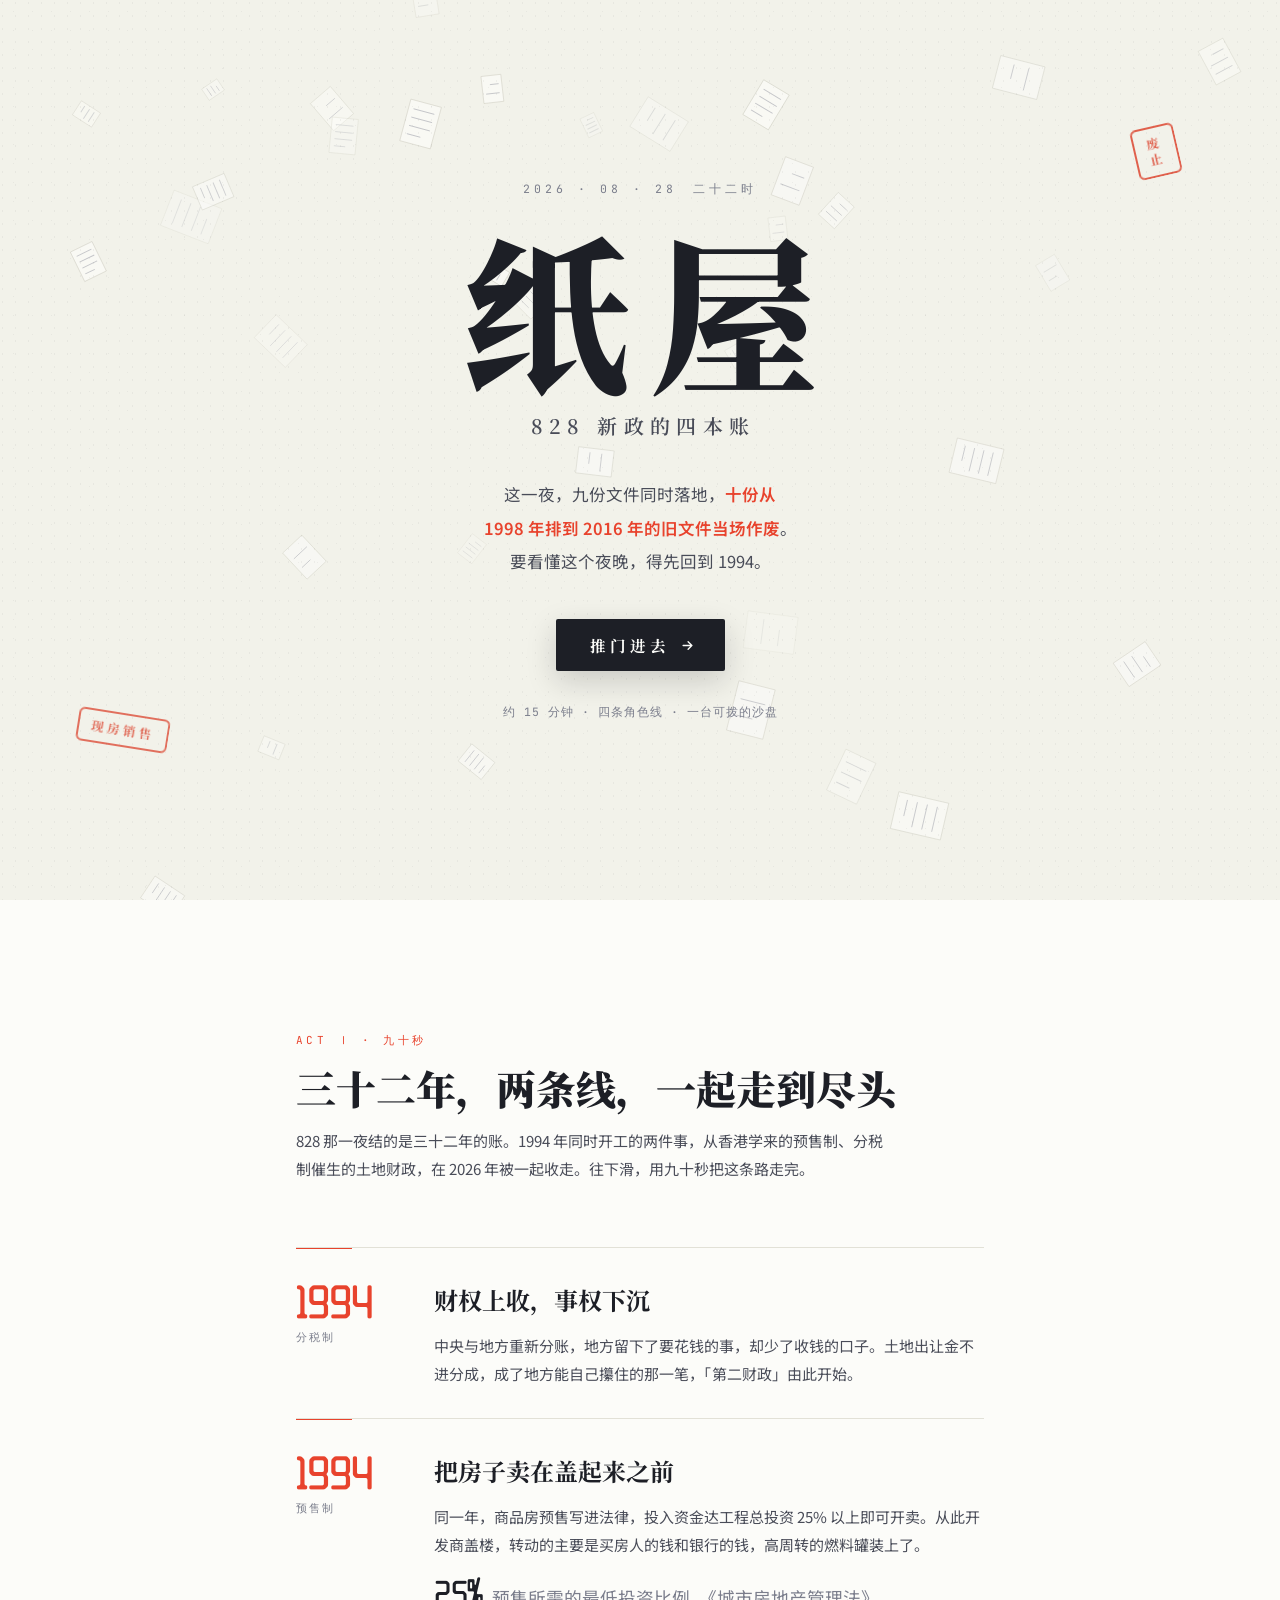
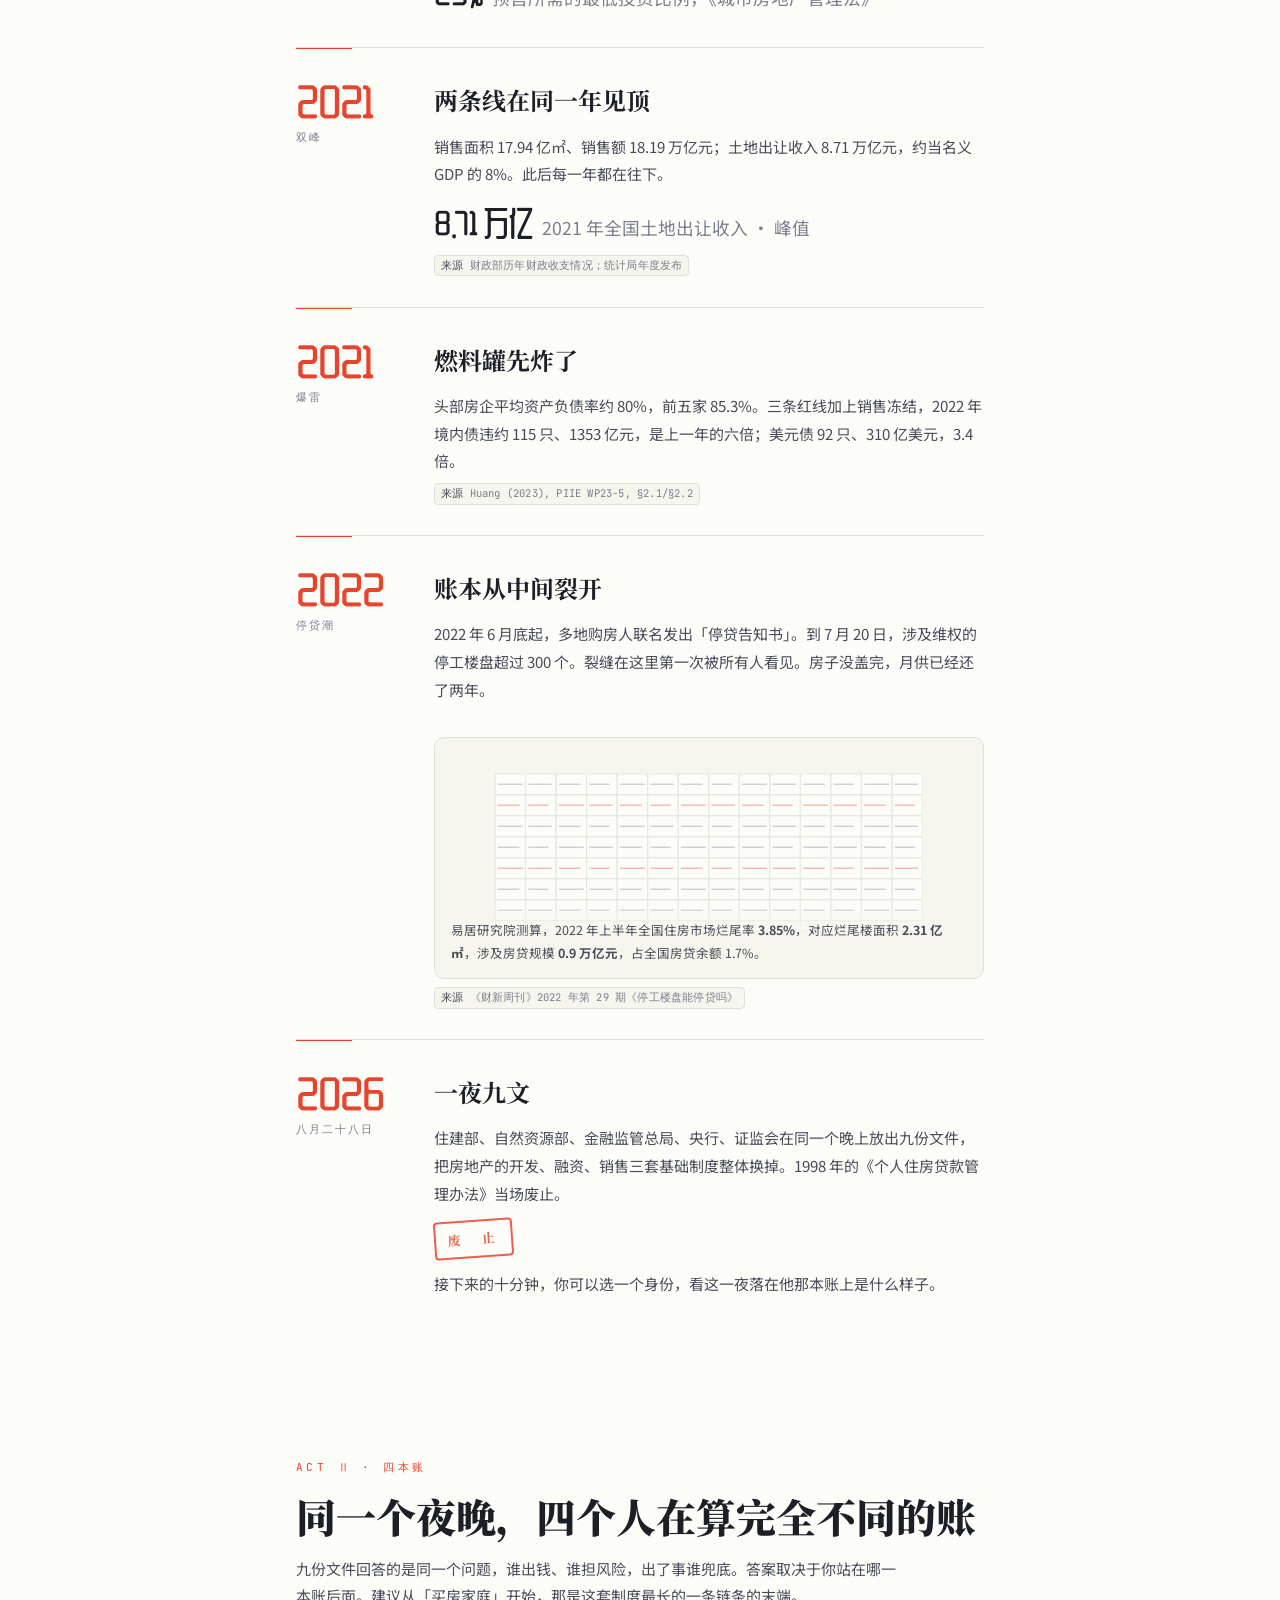
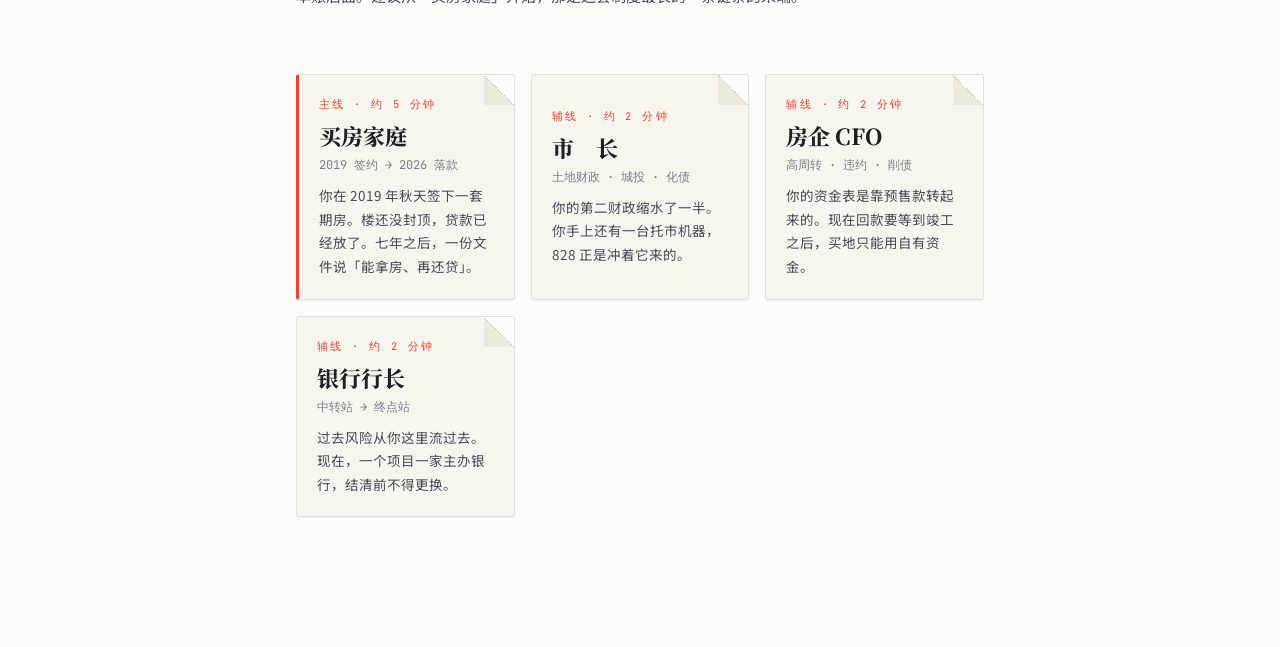
==== commit 7ecd505f: "全站去AI味文风修订（human-writing 规范） 主报告（约75处编辑）+ 7个子专题页 + 《纸屋》文案，只改文风不动事实： - 翻案腔清零（原20处：「不是A而是B」及变形全部改正面陈述，" ====
--- a/docs/x/index.html
+++ b/docs/x/index.html
@@ -4,7 +4,7 @@
 <meta charset="UTF-8">
 <meta name="viewport" content="width=device-width, initial-scale=1.0">
 <title>纸屋 · 828 新政的四本账</title>
-<meta name="description" content="《住房政策观察》探索版：15 分钟走进账本宇宙，看懂 2026 年 8 月 28 日那一夜的九份文件，怎样改写家庭、房企、地方政府与银行的四本账。">
+<meta name="description" content="《住房政策观察》探索版。15 分钟走进账本宇宙，看懂 2026 年 8 月 28 日那一夜的九份文件，怎样改写家庭、房企、地方政府与银行的四本账。">
 <script>
 try { var t = localStorage.getItem('hpw-theme'); if (t === 'dark' || t === 'light') document.documentElement.setAttribute('data-theme', t); } catch (e) {}
 </script>
@@ -49,17 +49,17 @@
     <div class="act-head">
       <div class="kicker">Act Ⅰ · 九十秒</div>
       <h2>三十二年，两条线，一起走到尽头</h2>
-      <p>828 不是起点。它是 1994 年同时开工的两件事——从香港学来的预售制、分税制催生的土地财政——在 2026 年被一起收走。往下滑，用九十秒把这条路走完。</p>
+      <p>828 那一夜结的是三十二年的账。1994 年同时开工的两件事，从香港学来的预售制、分税制催生的土地财政，在 2026 年被一起收走。往下滑，用九十秒把这条路走完。</p>
     </div>
 
     <div class="beat"><div class="beat-year">1994<span>分税制</span></div><div>
       <h3>财权上收，事权下沉</h3>
-      <p>中央与地方重新分账，地方留下了要花钱的事，却少了收钱的口子。土地出让金不进分成，成了地方能自己攥住的那一笔——「第二财政」由此开始。</p>
+      <p>中央与地方重新分账，地方留下了要花钱的事，却少了收钱的口子。土地出让金不进分成，成了地方能自己攥住的那一笔，「第二财政」由此开始。</p>
     </div></div>
 
     <div class="beat"><div class="beat-year">1994<span>预售制</span></div><div>
       <h3>把房子卖在盖起来之前</h3>
-      <p>同一年，商品房预售写进法律：投入资金达工程总投资 25% 以上即可开卖。开发商拿到的不再是自己的钱，而是买房人的钱和银行的钱——高周转的燃料罐装上了。</p>
+      <p>同一年，商品房预售写进法律，投入资金达工程总投资 25% 以上即可开卖。从此开发商盖楼，转动的主要是买房人的钱和银行的钱，高周转的燃料罐装上了。</p>
       <div class="big">25%<i>预售所需的最低投资比例，《城市房地产管理法》</i></div>
     </div></div>
 
@@ -78,10 +78,10 @@
 
     <div class="beat" id="beatStop"><div class="beat-year">2022<span>停贷潮</span></div><div>
       <h3>账本从中间裂开</h3>
-      <p>2022 年 6 月底起，多地购房人联名发出「停贷告知书」。到 7 月 20 日，涉及维权的停工楼盘超过 300 个。裂缝在这里第一次被所有人看见——房子没盖完，月供已经还了两年。</p>
+      <p>2022 年 6 月底起，多地购房人联名发出「停贷告知书」。到 7 月 20 日，涉及维权的停工楼盘超过 300 个。裂缝在这里第一次被所有人看见。房子没盖完，月供已经还了两年。</p>
       <div class="shatter">
         <canvas id="shatterCanvas" aria-hidden="true"></canvas>
-        <div class="shatter-cap">易居研究院测算：2022 年上半年全国住房市场烂尾率 <b>3.85%</b>，对应烂尾楼面积 <b>2.31 亿㎡</b>，涉及房贷规模 <b>0.9 万亿元</b>，占全国房贷余额 1.7%。</div>
+        <div class="shatter-cap">易居研究院测算，2022 年上半年全国住房市场烂尾率 <b>3.85%</b>，对应烂尾楼面积 <b>2.31 亿㎡</b>，涉及房贷规模 <b>0.9 万亿元</b>，占全国房贷余额 1.7%。</div>
       </div>
       <div class="cite"><b>来源</b> 《财新周刊》2022 年第 29 期《停工楼盘能停贷吗》</div>
     </div></div>
@@ -101,7 +101,7 @@
     <div class="act-head">
       <div class="kicker">Act Ⅱ · 四本账</div>
       <h2>同一个夜晚，四个人在算完全不同的账</h2>
-      <p>九份文件回答的是同一个问题：谁出钱、谁担风险、谁兜底。答案取决于你站在哪一本账后面。建议从「买房家庭」开始——那是这套制度最长的一条链条的末端。</p>
+      <p>九份文件回答的是同一个问题，谁出钱、谁担风险，出了事谁兜底。答案取决于你站在哪一本账后面。建议从「买房家庭」开始，那是这套制度最长的一条链条的末端。</p>
     </div>
     <div class="roles" id="roles">
       <button class="role-card main" data-role="family" type="button">
@@ -114,7 +114,7 @@
         <div class="tag">辅线 · 约 2 分钟</div>
         <h3>市　长</h3>
         <div class="meta">土地财政 · 城投 · 化债</div>
-        <p>你的第二财政缩水了一半。你手上还有一台托市机器——828 正是冲着它来的。</p>
+        <p>你的第二财政缩水了一半。你手上还有一台托市机器，828 正是冲着它来的。</p>
       </button>
       <button class="role-card" data-role="cfo" type="button">
         <div class="tag">辅线 · 约 2 分钟</div>
@@ -146,7 +146,7 @@
     <div class="line" id="line-family" hidden>
       <div class="node"><div class="node-when">2019 · 秋 · 签约</div>
         <h3>你买下的是一张纸</h3>
-        <p>售楼处的沙盘做得很好。合同上写着交付日期，写着容积率，写着幼儿园。你签字的时候，工地上只有一个基坑。你买的不是房子，是一张承诺在两年后变成房子的纸。</p>
+        <p>售楼处的沙盘做得很好。合同上写着交付日期，写着容积率，还印着一所幼儿园。你签字的时候，工地上只有一个基坑。你买到手的，是一张承诺在两年后变成房子的纸。</p>
         <p>首付掏空了两代人的存折，剩下的部分由银行接手，分三百六十期还完。</p>
         <div class="slip">
           <div class="slip-t">购房资金分录 · 合成案例</div>
@@ -156,32 +156,32 @@
           <div class="slip-row"><span>合同交付</span><b class="red">2021 年 9 月</b></div>
         </div>
         <span class="synth">人物与家庭数字为合成案例</span>
-        <div class="cite"><b>制度背景</b>《城市房地产管理法》预售条件：投入资金达工程总投资 25% 以上</div>
+        <div class="cite"><b>制度背景</b>《城市房地产管理法》预售条件为投入资金达工程总投资 25% 以上</div>
       </div>
 
       <div class="node"><div class="node-when">2019 · 冬 · 放款</div>
         <h3>楼没封顶，钱已经放了</h3>
         <p>按 2007 年央行与原银监会的规定，银行只能对<strong>主体结构已封顶</strong>的住房发放个人贷款。但这条规则在很多地方是纸面的。</p>
-        <p>河南银保监局曾就工商银行郑州花园路支行 2018 年 2 月发放贷款、对应楼栋当年 6 月才封顶一事问责相关责任人。一名武汉房企人士说得更直白——楼盘未封顶即放贷是行业「默认的做法」。</p>
+        <p>河南银保监局曾就工商银行郑州花园路支行 2018 年 2 月发放贷款、对应楼栋当年 6 月才封顶一事问责相关责任人。一名武汉房企人士说得更直白，楼盘未封顶即放贷是行业「默认的做法」。</p>
         <blockquote>当地银行均如此操作，并不影响贷款合同的执行。<cite>银行回复购房者投诉 · 《财新周刊》2022 年第 29 期</cite></blockquote>
       </div>
 
       <div class="node"><div class="node-when">2020 · 月供开始</div>
         <h3>还款日比交付日先到</h3>
-        <p>房子还是一片工地，月供已经从工资卡里划走。这就是预售制最核心的那句设计：<strong>购房人的钱，为开发建设提供融资</strong>。你不是消费者，你是这个项目最没有议价能力的债权人——而且是没有抵押物的那种。</p>
+        <p>房子还是一片工地，月供已经从工资卡里划走。预售制最要紧的那句设计就落在这里，<strong>购房人的钱，为开发建设提供融资</strong>。在这套安排里，你是这个项目最没有议价能力的债权人，而且手里没有抵押物。</p>
       </div>
 
       <div class="node"><div class="node-when">2021 · 秋 · 逾期</div>
         <h3>合同上的那一天过去了</h3>
-        <p>没有电话，没有短信。业主群里开始有人贴现场照片：塔吊停了，工人撤了，售楼处的沙盘还亮着灯。</p>
+        <p>没有电话，没有短信。业主群里开始有人贴现场照片。塔吊停了，工人撤了，售楼处的沙盘还亮着灯。</p>
         <p>这一年，全国销售面积和土地出让收入双双见顶。你的楼盘在顶点的背面。</p>
       </div>
 
       <div class="node hot"><div class="node-when">2022 · 春 · 查账</div>
         <h3>钱没进它该进的账户</h3>
-        <p>业主们开始自己查账。郑州融创中原大观，300 余名业主自查的结果是——</p>
+        <p>业主们开始自己查账。郑州融创中原大观，300 余名业主自查，查出来这样一个数字。</p>
         <div class="hit-num">59.5%<i>业主的实际贷款支付账户，与合同载明的监管账户不符</i></div>
-        <p class="hit-cap">武汉、郑州此前的预售资金监管普遍宽松：只有首付款进监管账户，购房贷款由银行直接打入开发商的非监管账户。武汉绿地光谷星河绘的 7.6 亿元监管资金中，5.6 亿元已拨付给开发商，而 20 栋楼只有 2 栋结构封顶。</p>
+        <p class="hit-cap">武汉、郑州此前的预售资金监管普遍宽松，只有首付款进监管账户，购房贷款由银行直接打入开发商的非监管账户。武汉绿地光谷星河绘的 7.6 亿元监管资金中，5.6 亿元已拨付给开发商，而 20 栋楼只有 2 栋结构封顶。</p>
         <div class="cite"><b>来源</b>《财新周刊》2022 年第 29 期《停工楼盘能停贷吗》</div>
       </div>
 
@@ -196,15 +196,15 @@
           <div class="slip-row"><span>已停贷</span><b class="red">167 人</b></div>
           <div class="slip-row"><span>称 8 月起停贷</span><b class="red">860 人</b></div>
         </div>
-        <p>而在银行那一侧，这件事的规模是另一个数量级：截至 2022 年 7 月 14 日，16 家上市银行披露的涉保交楼风险逾期按揭贷款总额<strong>仅 25.294 亿元</strong>，同期全国个人住房贷款余额 38.32 万亿元——占比在 0.01% 以下，「总体风险可控」。</p>
+        <p>而在银行那一侧，这件事的规模是另一个数量级。截至 2022 年 7 月 14 日，16 家上市银行披露的涉保交楼风险逾期按揭贷款总额<strong>仅 25.294 亿元</strong>，同期全国个人住房贷款余额 38.32 万亿元，占比在 0.01% 以下，「总体风险可控」。</p>
         <p>同一件事，在两本账上是两个世界。</p>
         <div class="cite"><b>来源</b>《财新周刊》2022 年第 29 期；央行贷款投向报告</div>
       </div>
 
-      <div class="node"><div class="node-when">2022 — 2025 · 保交楼</div>
+      <div class="node"><div class="node-when">2022 → 2025 · 保交楼</div>
         <h3>七百五十万套，和被展期的五年</h3>
         <p>国家机器转了过来。截至 2025 年 10 月，已售难交付住房实现交付 <strong>750 多万套</strong>；「白名单」项目贷款审批金额超过 <strong>7 万亿元</strong>，支持住房建设交付近 2000 万套。2026 年 3 月，住建部宣布「十四五」保交楼、保交房任务全面完成。</p>
-        <p>但同年 1 月的另一条监管调整没有上头条：白名单项目贷款<strong>可展期 5 年</strong>。项目层面的现金流风险没有出清，只是被时间换了空间。</p>
+        <p>但同年 1 月的另一条监管调整没有上头条，白名单项目贷款<strong>可展期 5 年</strong>。项目层面的现金流风险没有出清，只是被时间换了空间。</p>
         <div class="cite"><b>来源</b> 住建部、金融监管总局通报（21 经济网、腾讯新闻转引）</div>
       </div>
 
@@ -218,14 +218,14 @@
           <div class="slip-row"><span>原规则</span><b>主体结构封顶时放款</b></div>
           <div class="slip-row"><span>支付方式</span><b>受托支付至监管账户</b></div>
         </div>
-        <p>与之配套的还有两条：贷款期限最长从 30 年延到 <strong>40 年</strong>，月所有债务支出与收入比上限从 2004 年定的 55% 提到 <strong>60%</strong>。一条降月供，一条推迟风险敞口开始的时点。</p>
+        <p>与之配套的还有两条。贷款期限最长从 30 年延到 <strong>40 年</strong>，月所有债务支出与收入比上限从 2004 年定的 55% 提到 <strong>60%</strong>。一条降月供，一条推迟风险敞口开始的时点。</p>
         <div class="cite"><b>出处</b>《个人住房贷款管理办法（试行）》第十三条、第十条、第二十二条</div>
         <div class="cite"><b>并同时</b> 废止 1998 年《个人住房贷款管理办法》</div>
       </div>
 
       <div class="node"><div class="node-when">尾声</div>
         <h3>但是</h3>
-        <p>新政保护的是<strong>未来</strong>的购房者。放款时点后移、资金全额入监管账户、现房销售「所见即所得」——这些条款对 2027 年才签约的人是真实的。</p>
+        <p>新政保护的是<strong>未来</strong>的购房者。放款时点后移、资金全额入监管账户、现房销售「所见即所得」，这些条款对 2027 年才签约的人是真实的。</p>
         <p>对 2019 年签约、2022 年停贷、至今还在还一套没交付的房子的月供的那批人，九份文件里，一个字也没有提。</p>
         <p>制度可以重新分配风险。已经发生的损失，不能。</p>
       </div>
@@ -236,7 +236,7 @@
       <div class="node"><div class="node-when">1994 · 开局</div>
         <h3>你手上只剩一块地</h3>
         <p>分税制之后，财权上收、事权下沉。你要办教育、办医院、修路、发工资，而能自己攥住不用分成的大宗收入，是土地出让金。</p>
-        <p>三十年里，这块地不只是收入，还是抵押品。它注入城投，城投拿它去借钱，借来的钱修基础设施，设施抬高地价，地价再抬高抵押品估值——这台机器只要地价在涨，就一直能转。</p>
+        <p>三十年里，这块地不只是收入，还是抵押品。它注入城投，城投拿它去借钱，借来的钱修基础设施，设施抬高地价，地价再抬高抵押品估值。这台机器只要地价在涨，就一直能转。</p>
         <div class="cite"><b>机制</b> Li &amp; Kohl (2026) §2.2「pseudo-collateral」循环</div>
       </div>
 
@@ -251,13 +251,13 @@
           <div class="slip-row"><span>2026 上半年同比</span><b class="red">−31.5%</b></div>
           <div class="slip-row"><span>2025 依存度</span><b>78.9%</b></div>
         </div>
-        <p>连续四年两位数下滑，2026 年上半年降幅重新扩大到三成——不是企稳，是加速。而政府性基金预算里，仍有近八成靠它。</p>
+        <p>连续四年两位数下滑，2026 年上半年降幅重新扩大到三成，跌势还在加快。而政府性基金预算里，仍有近八成靠它。</p>
         <div class="cite"><b>来源</b> 财政部国库司 2026-07-22、2026-01-30 发布</div>
       </div>
 
-      <div class="node hot"><div class="node-when">2020 — 2022 · 托市</div>
+      <div class="node hot"><div class="node-when">2020 → 2022 · 托市</div>
         <h3>于是你启动了那台机器</h3>
-        <p>抵押品不能跌。地价一跌，城投的债就展不了期。所以在成交量崩塌的那三年里，你做了一件反常识的事——让城投自己下场买地，把价格托住。</p>
+        <p>抵押品不能跌。地价一跌，城投的债就展不了期。所以在成交量崩塌的那三年里，你做了一件反常识的事，让城投自己下场买地，把价格托住。</p>
         <div class="slip">
           <div class="slip-t">量价背离 · Chang, Wang &amp; Xiong (RFS 2026)</div>
           <div class="slip-row"><span>2022 土地成交面积（vs 2019）</span><b class="red">−43.1%</b></div>
@@ -267,13 +267,13 @@
           <div class="slip-row"><span>城投出价 2019</span><b>低于市场 9.0%</b></div>
           <div class="slip-row"><span>城投出价 2022</span><b class="red">高出市场 11.7%</b></div>
         </div>
-        <p>代价是有人替你付的：城投债务每高一个标准差，当地开发商的销售额外少 <strong>10.33%</strong>。你保住了账面，开发商替你承担了现金流。</p>
+        <p>代价是有人替你付的。城投债务每高一个标准差，当地开发商的销售额外少 <strong>10.33%</strong>。你保住了账面，开发商替你承担了现金流。</p>
         <div class="cite"><b>来源</b> Chang, Wang &amp; Xiong, <i>Price and Volume Divergence in China's Real Estate Markets</i>, RFS 2026 / NBER w34303, Tables 5/7/8/11/13</div>
       </div>
 
       <div class="node"><div class="node-when">压力表</div>
         <h3>有些地方的表已经打到红区</h3>
-        <p>重庆、天津、赣州、镇江——这几个样本的城投债务达到财政收入的 <strong>785%—990%</strong>，利息一项就吃掉一般公共预算收入的 <strong>39%—49%</strong>。全国口径下，城投债务规模超过 GDP 的 50%，综合收入仅勉强够付利息。</p>
+        <p>重庆、天津、赣州、镇江，这几个样本的城投债务达到财政收入的 <strong>785% 到 990%</strong>，利息一项就吃掉一般公共预算收入的 <strong>39% 到 49%</strong>。全国口径下，城投债务规模超过 GDP 的 50%，综合收入仅勉强够付利息。</p>
         <div class="cite"><b>来源</b> CWX 2026, Appendix Table IA2；Rogoff &amp; Yang (2024) §I</div>
       </div>
 
@@ -281,8 +281,8 @@
         <h3>两句话，拆掉了托市的燃料线</h3>
         <blockquote>银行业金融机构不得发放用于缴交土地出让价款及相关税费的贷款。<cite>中国人民银行 171 号文《关于改革完善房地产信贷管理的意见》第五条</cite></blockquote>
         <blockquote>房地产开发企业须用自有资金购地。<cite>建房规〔2026〕3 号《关于完善商品住房销售制度的通知》 三（一）</cite></blockquote>
-        <p>「以地抵押 → 借款 → 买地 → 再抵押」的循环，在缴款这一环被掐断。推论很直接：地价失去城投与行政的托举之后，此前被拖住的价格调整会集中显性化——<strong>量价背离切换为价跌量现</strong>。抵押品先重估，再融资随后收缩。</p>
-        <p>方向上文献是一致的：这是在拆病根。警告全部集中在过渡期的量级与节奏——化债置换是否按城投暴露定向分配、一般债与转移支付能否补位、地方支出效率跟不跟得上。</p>
+        <p>「以地抵押 → 借款 → 买地 → 再抵押」的循环，在缴款这一环被掐断。推论很直接。地价失去城投与行政的托举之后，此前被拖住的价格调整会集中显性化，<strong>量价背离切换为价跌量现</strong>。抵押品先重估，再融资随后收缩。</p>
+        <p>方向上文献是一致的，这是在拆病根。警告全部集中在过渡期的量级与节奏，化债置换是否按城投暴露定向分配，一般债与转移支付能否补位，地方支出效率跟不跟得上。</p>
         <div class="cite"><b>来源</b> 见专题《地方债务：七篇文献》· 对 828 的含义</div>
       </div>
     </div>
@@ -291,7 +291,7 @@
     <div class="line" id="line-cfo" hidden>
       <div class="node"><div class="node-when">旧模式</div>
         <h3>你的资金表靠别人的钱转</h3>
-        <p>高周转的算法很简单：拿地用贷款，开工到封顶用预售款，回款再去拿下一块地。自有资金在这条链上只是一个启动扭矩。</p>
+        <p>高周转的算法很简单。拿地用贷款，开工到封顶用预售款，回款再去拿下一块地。自有资金在这条链上只是一个启动扭矩。</p>
         <div class="hit-num">85.3%<i>2020 年末头部五家房企平均资产负债率（行业平均约 80%）</i></div>
         <div class="cite"><b>来源</b> Huang (2023), PIIE WP23-5, §2.1</div>
       </div>
@@ -311,7 +311,7 @@
       <div class="node"><div class="node-when">2025 · 清算桌</div>
         <h3>削债 40% 到 70%</h3>
         <p>截至 2025 年末，累计出险房企 <strong>74 家</strong>，涉及债券 466 只，违约规模超 <strong>4,500 亿元</strong>。首次出险的类型里，实质性违约 18 家、展期或债务重组 51 家。</p>
-        <p>到 2025 年 10 月，约 21 家出险房企的重组方案获批或完成，累计化债约 1.2 万亿元，涉及有息负债近 2 万亿元——削债比例普遍在 <strong>40% 到 70%</strong> 之间。「展期换时间」的阶段结束了，进入真正的实质重组。</p>
+        <p>到 2025 年 10 月，约 21 家出险房企的重组方案获批或完成，累计化债约 1.2 万亿元，涉及有息负债近 2 万亿元，削债比例普遍在 <strong>40% 到 70%</strong> 之间。「展期换时间」的阶段结束了，进入真正的实质重组。</p>
         <div class="cite"><b>来源</b> 金杜《2025 年度债务重组市场观察：房地产篇》；方达《破产年度观察（2025）》</div>
       </div>
 
@@ -323,7 +323,7 @@
           <div class="slip-row"><span>央国企合计占比</span><b class="blue">85.1%</b></div>
           <div class="slip-row"><span>民企占比</span><b class="red">13%（−48%）</b></div>
         </div>
-        <p>「开发商」这个词在 2026 年已经指不了单一物种：央企在核心城市高溢价抢地，民企作为一个群体退出土地市场，城投托底拿地却不盖房，出险房企在重组桌上，少数运营商在 REITs 通道里排队。同一套新政落在五种企业身上，是五份不同的判决书。</p>
+        <p>「开发商」这个词在 2026 年已经指不了单一物种。央企在核心城市高溢价抢地，民企作为一个群体退出土地市场，城投托底拿地却不盖房，出险房企在重组桌上，少数运营商在 REITs 通道里排队。同一套新政落在五种企业身上，是五份不同的判决书。</p>
       </div>
 
       <div class="node hot"><div class="node-when">2026 · 08 · 28 · 新账本</div>
@@ -337,7 +337,7 @@
           <div class="slip-row"><span>开发贷 · 预售项目</span><b>原则 ≤3 年，最长 5 年</b></div>
           <div class="slip-row"><span>开发贷 · 现售项目</span><b class="good">原则 ≤5 年，最长 7 年</b></div>
         </div>
-        <p>补偿是有的：现售项目贷款期限拉长到七年，就是为了匹配被拉长的销售周期；主办银行制让开发贷成为项目的主要融资渠道。但补偿的前提是你借得到。</p>
+        <p>补偿是有的。现售项目贷款期限拉长到七年，就是为了匹配被拉长的销售周期；主办银行制让开发贷成为项目的主要融资渠道。但补偿的前提是你借得到。</p>
         <blockquote>短期房企资金进一步承压，高融资成本的房企就彻底「没戏了」。<cite>华东区域房企人士 · 第一财经 2026-08-28</cite></blockquote>
         <blockquote>开发企业应摆脱过去过度负债、快速扩张的高风险旧模式，通过滚动开发等方式降低资金成本与投资风险。<cite>浦湛，住房和城乡建设部政策研究中心副主任 · 财新 2026-08-28</cite></blockquote>
         <div class="cite"><b>出处</b> 建房规〔2026〕3 号；《商品住房开发贷款管理办法（试行）》；171 号文第五条</div>
@@ -362,14 +362,14 @@
           <div class="slip-row"><span>房地产开发贷</span><b class="red">12.65 万亿（−8.5%）</b></div>
           <div class="slip-row"><span>房地产贷款合计</span><b class="red">50.74 万亿（−4.9%）</b></div>
         </div>
-        <p>今年<strong>半年</strong>减少的房贷，已经超过去年<strong>全年</strong>。居民部门连续 13 个季度贷款负增长，杠杆率从峰值回落约 6 个百分点到 57.7%。你面对的不是「被压抑的加杠杆意愿」，是资产负债表收缩。</p>
+        <p>今年<strong>半年</strong>减少的房贷，已经超过去年<strong>全年</strong>。居民部门连续 13 个季度贷款负增长，杠杆率从峰值回落约 6 个百分点到 57.7%。你面对的是资产负债表收缩，「被压抑的加杠杆意愿」在这几行数字里找不到。</p>
         <div class="cite"><b>来源</b> 央行 2026 年二季度贷款投向报告；NIFD 2026Q2 宏观杠杆率报告</div>
       </div>
 
       <div class="node"><div class="node-when">价格工具</div>
         <h3>利率已经没有下调的空间了</h3>
         <div class="hit-num">3.06%<i>2026 年一季度新发放个人住房贷款加权平均利率 · 有统计以来最低</i></div>
-        <p class="hit-cap">较 2021 年高点累计下降约 245 个基点，并已横盘约一年。历史最高是 2011 年 12 月的 7.62%。价格工具用尽——这正是 828 转向其他工具箱的直接背景。</p>
+        <p class="hit-cap">较 2021 年高点累计下降约 245 个基点，并已横盘约一年。历史最高是 2011 年 12 月的 7.62%。价格工具用尽，这正是 828 转向其他工具箱的直接背景。</p>
         <div class="cite"><b>来源</b> 央行《2026 年第二季度中国货币政策执行报告》</div>
       </div>
 
@@ -383,14 +383,14 @@
           <div class="slip-row"><span>第八条</span><b>结清前原则上不得变更</b></div>
           <div class="slip-row"><span>第六条（五）</span><b>单独建账、封闭管理、不得混同</b></div>
         </div>
-        <p>这套机制不是新发明的。它首见于 2024 年住建部与金融监管总局的「白名单」——为保交房精准支持项目融资的应急安排：单独建账、指定一家主办银行、防止多家银行同时抽贷。828 把应急机制改成了常态制度。</p>
+        <p>这套机制有个前身。它首见于 2024 年住建部与金融监管总局的「白名单」，那套为保交房精准支持项目融资的应急安排，单独建账，指定一家主办银行，不让几家银行同时抽贷。828 把应急机制改成了常态制度。</p>
         <p>同时，个贷放款推迟到竣工备案后，期限最长拉到 40 年。你的久期在变长，你的敞口开始得更晚，而你对单一项目的绑定变得不可解除。</p>
         <div class="cite"><b>制度渊源</b> 2024 年城市房地产融资协调机制「白名单」（金融监管总局答记者问）</div>
       </div>
 
       <div class="node"><div class="node-when">终点站</div>
         <h3>每一条保护购房者的条款，另一端都拴着你</h3>
-        <p>按揭晚放两年、开发贷拉长到七年、单项目绑定单一银行——新政把银行从风险传递链的中转站，改造成了风险的终点站。</p>
+        <p>按揭晚放两年，开发贷拉长到七年，单项目绑定单一银行，新政把银行从风险传递链的中转站，改造成了风险的终点站。</p>
         <p>而这发生在房地产贷款全面负增长、息差处于历史最低的时刻。文件假设银行愿意接。这个假设本身，就是整套制度最大的执行悬念。</p>
       </div>
     </div>
@@ -413,12 +413,12 @@
     <div class="stage-head">
       <div class="kicker">Act Ⅳ · 沙盘</div>
       <h2>五个开关，四本账</h2>
-      <p>纸和墨到这里为止。下面是一台装置：828 的五个真实抓手做成五个开关，管道里流的是购房款、信贷和土地金。随便拨——包括只拨一个，看看会发生什么。方向与量级锚定研究结论，每个开关都注明了出处；这里<strong>不做时间推演</strong>，因为那种精确是假的。</p>
+      <p>纸和墨到这里为止。下面是一台装置，828 里直接动钱的五条规定做成五个开关，管道里流的是购房款、信贷和土地金。随便拨，只拨一个也行，看看会发生什么。方向与量级都按研究结论校准，每个开关都注明了出处；这里<strong>不做时间推演</strong>，因为那种精确是假的。</p>
     </div>
 
     <div class="rig">
      <div class="rig-inner">
-      <svg viewBox="0 0 800 470" role="img" aria-label="资金流管道示意：银行、家庭、项目公司、地方政府、城投平台之间的资金管道">
+      <svg viewBox="0 0 800 470" role="img" aria-label="资金流管道示意，银行、家庭、项目公司、地方政府、城投平台之间的资金管道">
         <!-- 管道（玻璃底 + 流量层） -->
         <g id="pipes" fill="none">
           <path id="p1" class="pipe pipe-glass" d="M220,379 C280,379 290,300 330,250" stroke-width="16"/>
@@ -549,7 +549,7 @@
     <div class="act-head">
       <div class="kicker">Act Ⅴ · 出口</div>
       <h2>你现在应该能向朋友复述这件事了</h2>
-      <p>828 是在拆一台运转了三十年的机器：预售制让买房人替开发商融资，土地财政让地价替地方政府背书，两者靠一条信贷链条焊在一起。九份文件把这条链条从三个地方剪断，然后把风险沿着原路推回给出借方。方向上没有争议，争议全在过渡期的量级和节奏。</p>
+      <p>828 拆的是一台运转了三十年的机器。预售制让买房人替开发商融资，土地财政让地价替地方政府背书，两者靠一条信贷链条焊在一起。九份文件把这条链条从三个地方剪断，然后把风险沿着原路推回给出借方。方向上没有争议，争议全在过渡期的量级和节奏。</p>
     </div>
 
     <div class="btn-row" style="justify-content:flex-start;margin-bottom:8px">
@@ -559,15 +559,15 @@
 
     <h3 style="font-family:var(--serif);font-size:20px;font-weight:800;margin:44px 0 4px">四条线，各自对应报告的哪一章</h3>
     <div class="links">
-      <a class="link-card" href="../index.html#c6"><div class="t">买房家庭 →</div><h4>第六章 · 买房的人</h4><p>三十年信任的重建与代价：新政保护了谁，又对谁只字未提。</p></a>
-      <a class="link-card" href="../index.html#c4"><div class="t">市　长 →</div><h4>第四章 · 地方政府</h4><p>发动机熄火之后：土地财政坍塌与化债、保交楼、发工资的三重挤压。</p></a>
-      <a class="link-card" href="../index.html#c5"><div class="t">房企 CFO →</div><h4>第五章 · 开发商</h4><p>五种命运：央企、民企、城投、出险房企与运营商拿到的是五份判决书。</p></a>
-      <a class="link-card" href="../index.html#c8"><div class="t">银行行长 →</div><h4>第八章 · 银行</h4><p>最后的承接者：文件假设银行愿意接，这个假设是最大的执行悬念。</p></a>
+      <a class="link-card" href="../index.html#c6"><div class="t">买房家庭 →</div><h4>第六章 · 买房的人</h4><p>三十年信任的重建与代价。新政保护了谁，又对谁只字未提。</p></a>
+      <a class="link-card" href="../index.html#c4"><div class="t">市　长 →</div><h4>第四章 · 地方政府</h4><p>发动机熄火之后，土地财政坍塌与化债、保交楼、发工资的三重挤压。</p></a>
+      <a class="link-card" href="../index.html#c5"><div class="t">房企 CFO →</div><h4>第五章 · 开发商</h4><p>五种命运。央企、民企、城投、出险房企与运营商，拿到的是五份判决书。</p></a>
+      <a class="link-card" href="../index.html#c8"><div class="t">银行行长 →</div><h4>第八章 · 银行</h4><p>最后的承接者。文件假设银行愿意接，这个假设是最大的执行悬念。</p></a>
     </div>
 
     <h3 style="font-family:var(--serif);font-size:20px;font-weight:800;margin:44px 0 4px">继续读下去</h3>
     <div class="links">
-      <a class="link-card" href="../index.html"><div class="t">主报告</div><h4>风险重估：828 房地产新政研究</h4><p>九章全文，本作品所有事实的底座。</p></a>
+      <a class="link-card" href="../index.html"><div class="t">主报告</div><h4>风险重估：828 房地产新政研究</h4><p>九章全文，本作品所有事实都从这里来。</p></a>
       <a class="link-card" href="../topics/in-charts.html"><div class="t">专题</div><h4>数据里的十年</h4><p>用图表把销售、土地、信贷、人口四条曲线放在一起看。</p></a>
       <a class="link-card" href="../topics/debt-literature.html"><div class="t">专题</div><h4>地方债务：七篇文献</h4><p>沙盘开关②的机制依据，包括 CWX（RFS 2026）的托市实证。</p></a>
       <a class="link-card" href="../topics/baojiaolou.html"><div class="t">专题</div><h4>保交楼往事</h4><p>停贷潮到白名单，那条时间线的完整版本。</p></a>
@@ -579,9 +579,9 @@
   <footer class="foot">
     <div class="wrap">
       <div class="disclaim">
-        <b>关于真实性的声明。</b>本作品中的「买房家庭」「市长」「房企 CFO」「银行行长」均为<strong>基于真实数据的合成案例</strong>，不对应任何真实个体、企业或地方政府；标注「合成案例」的家庭财务数字为示意，其余全部数字、条文与引语均取自公开统计、部委文件、学术文献与已刊报道，逐条注明出处。沙盘展示的是<strong>方向与量级</strong>，不是预测：它不做时间推演曲线，因为那种精确感与本研究的立场相矛盾。
-      </div>
-      《纸屋》· 828 新政的四本账 —— <a href="../index.html">《住房政策观察》</a>探索版 · 2026 年 8 月<br>
+        <b>关于真实性的声明。</b>本作品中的「买房家庭」「市长」「房企 CFO」「银行行长」均为<strong>基于真实数据的合成案例</strong>，不对应任何真实个体、企业或地方政府；标注「合成案例」的家庭财务数字为示意，其余全部数字、条文与引语均取自公开统计、部委文件、学术文献与已刊报道，逐条注明出处。沙盘展示的是<strong>方向与量级</strong>，不做预测，也不做时间推演曲线，因为那种精确感与本研究的立场相矛盾。
+      </div>
+      《纸屋》· 828 新政的四本账 · <a href="../index.html">《住房政策观察》</a>探索版 · 2026 年 8 月<br>
       主要来源：住建部建房规〔2026〕3 号；央行 171 号文；金融监管总局《个人住房贷款管理办法（试行）》《商品住房开发贷款管理办法（试行）》；国家统计局；财政部；中国人民银行；NIFD；中指研究院；金杜、方达律师事务所；《财新周刊》；Chang, Wang &amp; Xiong (RFS 2026)；Li &amp; Kohl (2026)；Huang (2023)；Rogoff &amp; Yang (2020/2022/2024)；王劲松等（2024）。<br>
       逐条出处见<a href="../index.html#sources">主报告·资料来源</a>。
     </div>
